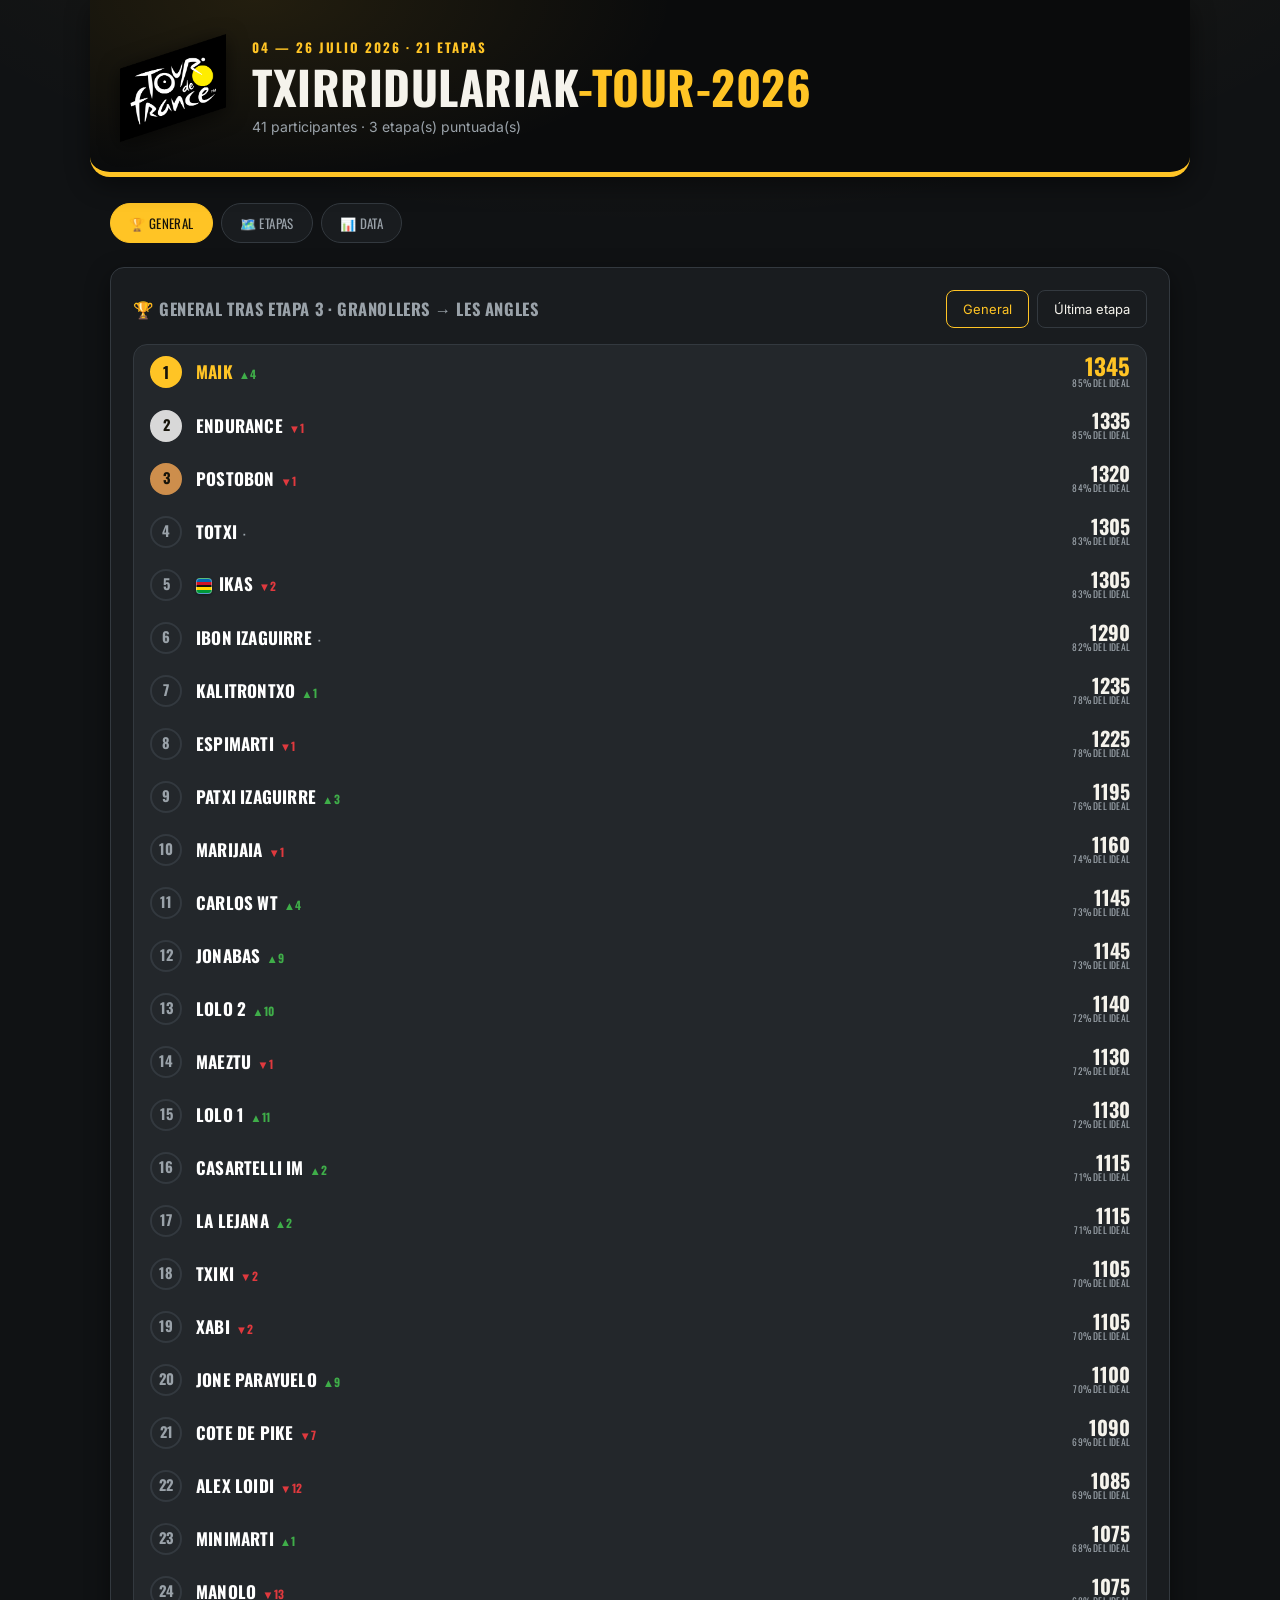
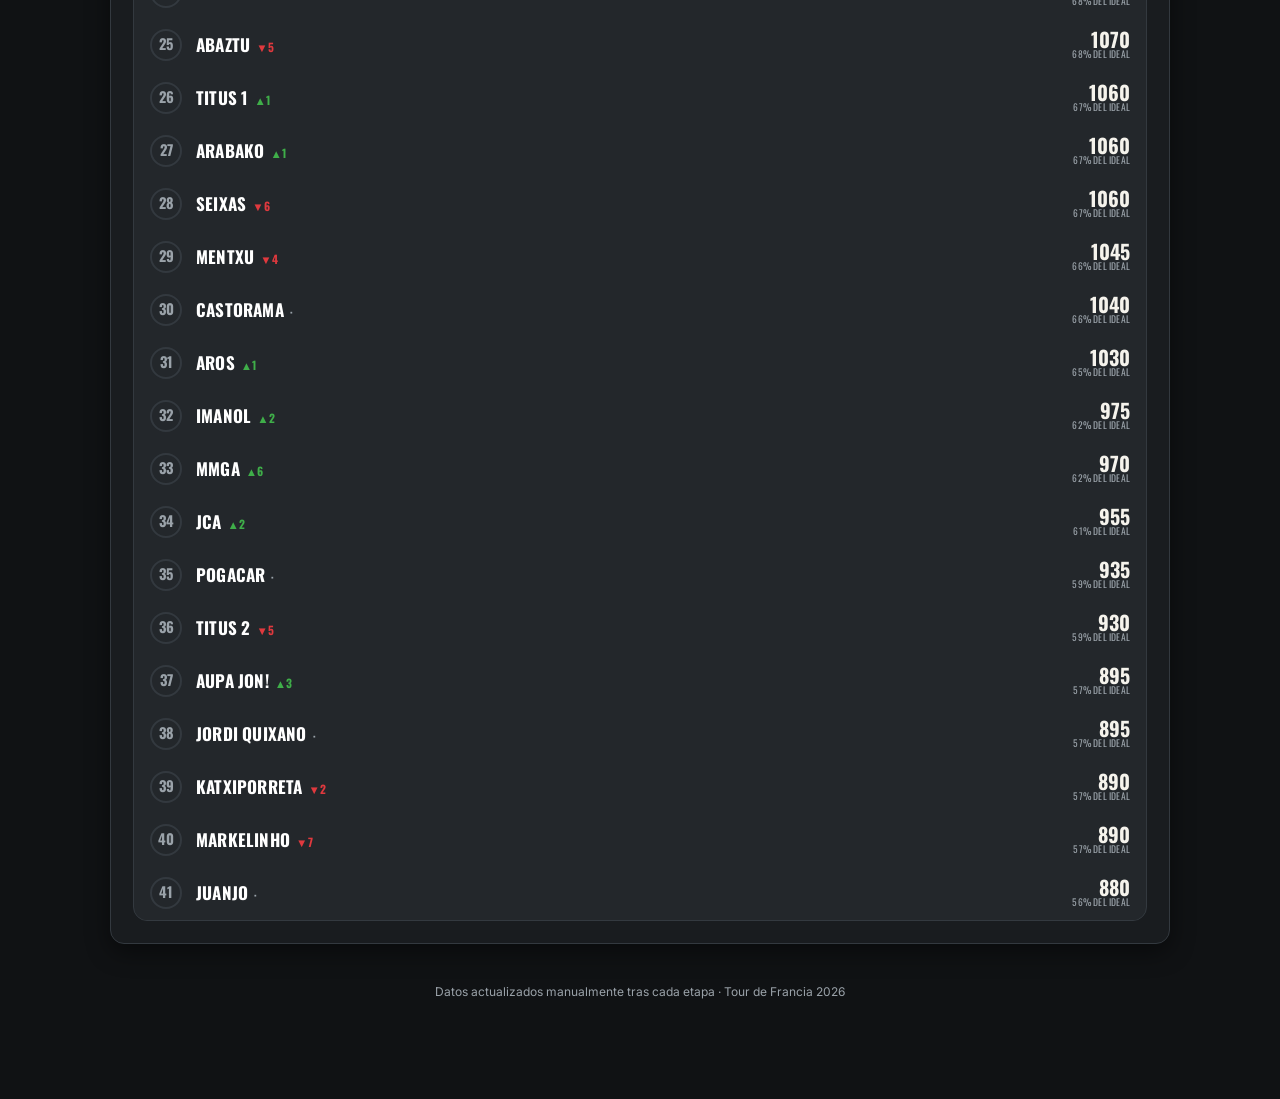
==== index.html @ 9c9032aa "Add files via upload" ====
<!DOCTYPE html>
<html lang="es">
<head>
<meta charset="UTF-8">
<meta name="viewport" content="width=device-width, initial-scale=1.0, viewport-fit=cover">
<title>Porra Tour de Francia 2026</title>
<link rel="icon" href="assets/favicon.png">
<link rel="stylesheet" href="estilo.css">
</head>
<body>
<div class="envolvente">

  <div class="hero">
    <img class="logo" src="assets/tour-logo.png" alt="Tour de France">
    <div class="hero-texto">
      <div class="fechas-tour">04 — 26 julio 2026 · 21 etapas</div>
      <h1 class="titulo-app">TXIRRIDULARIAK<span>-TOUR-2026</span></h1>
      <div class="subtitulo" id="subtitulo-estado">Cargando datos...</div>
    </div>
  </div>

  <nav class="pestañas">
    <button class="activa" data-tab="general">🏆 General</button>
    <button data-tab="calendario">🗺️ Etapas</button>
    <button data-tab="data">📊 Data</button>
  </nav>

  <div id="vista-general" class="vista">
    <div class="tarjeta">
      <div style="display:flex; justify-content:space-between; align-items:center; flex-wrap:wrap; gap:10px; margin-bottom:16px;">
        <h2 style="margin:0" id="titulo-clasificacion">🏆 Clasificación</h2>
        <div style="display:flex; gap:8px;">
          <button class="secundaria" id="btn-clas-general" onclick="cambiarClasificacion('general')">General</button>
          <button class="secundaria" id="btn-clas-ultima" onclick="cambiarClasificacion('ultima')">Última etapa</button>
        </div>
      </div>
      <div id="tabla-general">Cargando…</div>
    </div>
  </div>

  <div id="vista-calendario" class="vista" style="display:none">
    <div class="tarjeta">
      <h2>🗺️ Etapas — Tour de Francia 2026</h2>
      <div id="lista-calendario" class="lista-calendario">Cargando…</div>
    </div>
    <div class="tarjeta" id="tarjeta-detalle-etapa">
      <h2>🚴 Detalle de la etapa</h2>
      <div class="grid-form" style="margin-bottom:16px; max-width:340px;">
        <select id="selector-etapa"></select>
      </div>
      <div id="detalle-etapa"><p class="mini">Elige una etapa arriba, o haz clic directamente en una del listado.</p></div>
    </div>
  </div>

  <div id="vista-data" class="vista" style="display:none">
    <div class="tarjeta">
      <div style="display:flex; gap:8px; margin-bottom:18px; flex-wrap:wrap;">
        <button class="sub-tab lunares" id="btn-data-kom" onclick="cambiarSubData('kom')">⛰️ KOM</button>
        <button class="sub-tab amarillo" id="btn-data-idealteam" onclick="cambiarSubData('idealteam')">🧠 Equipo ideal</button>
        <button class="sub-tab verde" id="btn-data-buscador" onclick="cambiarSubData('buscador')">🔍 ¿Quién tiene a...?</button>
        <button class="sub-tab equipo" id="btn-data-participantes" onclick="cambiarSubData('participantes')">👥 Participantes</button>
        <button class="sub-tab naranja" id="btn-data-sorpresa" onclick="cambiarSubData('sorpresa')">🎁 Sorpresa</button>
        <button class="sub-tab morado" id="btn-data-rentabilidad" onclick="cambiarSubData('rentabilidad')">💰 Rentabilidad</button>
        <button class="sub-tab neutro" id="btn-data-sistema" onclick="cambiarSubData('sistema')">📖 Sistema de puntos</button>
      </div>

      <div id="sub-data-kom" class="sub-data">
        <h2 style="margin-top:0">⛰️ Ranking KOM — puntos por corredor</h2>
        <p class="mini" style="margin-top:-8px; margin-bottom:14px;">Quién está sumando más puntos con los criterios de la porra, sea de quien sea su equipo fantasy.</p>
        <div style="display:flex; gap:8px; margin-bottom:16px;">
          <button class="secundaria" id="btn-kom-corredores" onclick="cambiarKom('corredores')">Corredores</button>
          <button class="secundaria" id="btn-kom-equipos" onclick="cambiarKom('equipos')">Equipos</button>
        </div>
        <div id="tabla-kom">Cargando…</div>
      </div>

      <div id="sub-data-idealteam" class="sub-data" style="display:none">
        <h2 style="margin-top:0">🧠 Equipo ideal</h2>
        <p class="mini" style="margin-top:-8px; margin-bottom:14px;">Los 9 corredores (≤2000 pts) + 3 equipos que más puntos habrían dado.</p>
        <div style="display:flex; gap:8px; margin-bottom:16px;">
          <button class="secundaria" id="btn-ideal-etapa" onclick="cambiarModoIdeal('etapa')">De una etapa</button>
          <button class="secundaria" id="btn-ideal-acumulado" onclick="cambiarModoIdeal('acumulado')">Acumulado (Tour)</button>
        </div>
        <div class="grid-form" id="selector-ideal-etapa-wrap" style="margin-bottom:16px; max-width:320px;">
          <select id="selector-ideal-etapa" onchange="pintarEquipoIdeal()"></select>
        </div>
        <div id="contenido-equipo-ideal">Cargando…</div>
      </div>

      <div id="sub-data-participantes" class="sub-data" style="display:none">
        <h2 style="margin-top:0">👥 Ficha de participante</h2>
        <div class="grid-form" style="margin-bottom:16px; max-width:320px;">
          <select id="selector-participante"></select>
        </div>
        <div id="detalle-participante"></div>
      </div>

      <div id="sub-data-buscador" class="sub-data" style="display:none">
        <h2 style="margin-top:0">🔍 ¿Qué participantes tienen a...?</h2>
        <p class="mini" style="margin-top:-8px; margin-bottom:14px;">Escribe un corredor real y descubre quién lo lleva en su equipo.</p>
        <div class="grid-form" style="margin-bottom:16px; max-width:320px;">
          <input type="text" id="buscador-corredor" list="lista-corredores-publica" placeholder="Ej: Pogačar" oninput="buscarCorredor()">
          <datalist id="lista-corredores-publica"></datalist>
        </div>
        <div id="resultado-buscador"></div>
      </div>

      <div id="sub-data-sorpresa" class="sub-data" style="display:none">
        <h2 style="margin-top:0">🎁 Top 10 corredores SORPRESA</h2>
        <p class="mini" style="margin-top:-8px; margin-bottom:14px;">Corredores que han sumado puntos con los criterios de la porra, pero que <strong>nadie</strong> ha seleccionado en su equipo — puntos que se han quedado sin dueño.</p>
        <div id="tabla-sorpresa">Cargando…</div>
      </div>

      <div id="sub-data-rentabilidad" class="sub-data" style="display:none">
        <h2 style="margin-top:0">💰 Rentabilidad — puntos por precio</h2>
        <p class="mini" style="margin-top:-8px; margin-bottom:14px;">Quién ha dado más puntos por cada punto de precio invertido.</p>
        <div style="display:flex; gap:8px; margin-bottom:16px;">
          <button class="secundaria" id="btn-rent-general" onclick="cambiarRentabilidad('general')">Ranking general</button>
          <button class="secundaria" id="btn-rent-tramo" onclick="cambiarRentabilidad('tramo')">Por tramo de precio</button>
        </div>
        <div id="tabla-rentabilidad">Cargando…</div>
      </div>

      <div id="sub-data-sistema" class="sub-data" style="display:none">
        <h2 style="margin-top:0">📖 Sistema de puntuación</h2>
        <div id="tabla-sistema">Cargando…</div>
      </div>
    </div>
  </div>

  <div id="modal-perfil" class="modal-overlay" style="display:none" onclick="if(event.target===this) cerrarPerfilEtapa()">
    <div class="modal-caja">
      <div class="modal-cabecera">
        <span id="modal-perfil-titulo">Perfil de la etapa</span>
        <button class="modal-cerrar" onclick="cerrarPerfilEtapa()">✕</button>
      </div>
      <div class="modal-cuerpo">
        <img id="modal-perfil-img" src="" alt="Perfil oficial de la etapa" onerror="modalPerfilError()">
        <p class="mini" id="modal-perfil-error" style="display:none; text-align:center;">No se ha podido cargar el perfil oficial ahora mismo. Puedes consultarlo directamente en <a href="https://www.letour.fr/es" target="_blank" style="color:var(--amarillo)">letour.fr</a>.</p>
        <p class="mini" style="text-align:center; margin-top:10px;">Perfil oficial © A.S.O.</p>
      </div>
    </div>
  </div>

  <footer class="pie">Datos actualizados manualmente tras cada etapa · Tour de Francia 2026</footer>
</div>

<script src="maestros.js"></script>
<script src="motor-puntos.js"></script>
<script>
let DATOS = null;
let CLASIFICACION = null;
let KOM_MODO = 'corredores';
let SUB_DATA = 'kom';

const ICONO_TIPO = {
  contrarreloj_equipos: '⏱️',
  contrarreloj_individual: '⏱️',
  montana: '⛰️',
  llana: '🏁',
  ondulada: '〰️',
};
const NOMBRE_TIPO = {
  contrarreloj_equipos: 'Contrarreloj por equipos',
  contrarreloj_individual: 'Contrarreloj individual',
  montana: 'Montaña',
  llana: 'Llana',
  ondulada: 'Ondulada',
};

async function cargarDatos(){
  try{
    const res = await fetch('data.json?_=' + Date.now());
    if(!res.ok) throw new Error('No se pudo cargar data.json');
    DATOS = await res.json();
    CLASIFICACION = calcularClasificacion(DATOS);
    document.getElementById('subtitulo-estado').textContent =
      `${DATOS.participantes.length} participantes · ${DATOS.resultados.length} etapa(s) puntuada(s)${DATOS.bonusFinal ? ' · Tour finalizado' : ''}`;
    pintarGeneral();
    pintarKom();
    pintarSorpresa();
    document.getElementById('btn-rent-general').classList.add('activa');
    pintarRentabilidad();
    pintarSistema();
    pintarCalendario();
    llenarSelectorEtapas();
    llenarSelectorParticipantes();
    llenarSelectorIdealEtapa();
    document.getElementById('btn-ideal-etapa').classList.add('activa');
    pintarEquipoIdeal();
  }catch(e){
    document.getElementById('subtitulo-estado').innerHTML =
      `<span style="color:#ff9d9f">Error cargando datos: ${e.message}</span>`;
  }
}

function medalla(pos){
  if(pos===1) return '🥇';
  if(pos===2) return '🥈';
  if(pos===3) return '🥉';
  return pos;
}

// Insignia de broma: "maillot arcoíris" UCI para un participante concreto del grupo
function nombreConInsignia(nombre){
  const insignia = normaliza(nombre) === 'IKAS' ? '<span class="insignia-arcoiris" title="Campeón del mundo UCI (oficioso)"></span>' : '';
  return insignia + nombre;
}

function precioDe(nombre){
  const key = normaliza(nombre);
  const encontrado = Object.keys(PRECIOS_CORREDORES).find(k => normaliza(k) === key);
  return encontrado ? PRECIOS_CORREDORES[encontrado] : 0;
}

function corredoresPorValor(corredores){
  return (corredores||[]).slice().sort((a,b)=>precioDe(b)-precioDe(a));
}

let MODO_CLASIFICACION = 'general';

function cambiarClasificacion(modo){
  MODO_CLASIFICACION = modo;
  pintarGeneral();
}

function calcularPosicionesPrevias(){
  if(!CLASIFICACION.length) return null;
  const n = CLASIFICACION[0].porEtapa.length;
  if(n < 2) return null;
  const previos = CLASIFICACION.map(f => ({ id: f.id, acumuladoPrevio: f.porEtapa[n-2].acumulado }));
  previos.sort((a,b)=> b.acumuladoPrevio - a.acumuladoPrevio);
  const posMap = {};
  previos.forEach((p,i)=> posMap[p.id] = i+1);
  return posMap;
}

function flechaVariacion(actual, previa){
  if(previa == null) return '';
  const delta = previa - actual;
  if(delta > 0) return `<span class="export-flecha subida">▲${delta}</span>`;
  if(delta < 0) return `<span class="export-flecha bajada">▼${Math.abs(delta)}</span>`;
  return `<span class="export-flecha" style="color:var(--texto-tenue)">·</span>`;
}

function etiquetaUltimaEtapa(){
  const etapas = (DATOS.resultados||[]).slice().sort((a,b)=>a.numero-b.numero);
  if(!etapas.length) return null;
  const u = etapas[etapas.length-1];
  return `Etapa ${u.numero}${u.nombre ? ' · '+u.nombre : ''}`;
}

function pintarGeneral(){
  const btnG = document.getElementById('btn-clas-general');
  const btnU = document.getElementById('btn-clas-ultima');
  btnG.style.borderColor = MODO_CLASIFICACION==='general' ? 'var(--amarillo)' : '';
  btnG.style.color = MODO_CLASIFICACION==='general' ? 'var(--amarillo)' : '';
  btnU.style.borderColor = MODO_CLASIFICACION==='ultima' ? 'var(--amarillo)' : '';
  btnU.style.color = MODO_CLASIFICACION==='ultima' ? 'var(--amarillo)' : '';

  const titulo = document.getElementById('titulo-clasificacion');
  const etiqueta = etiquetaUltimaEtapa();
  if(MODO_CLASIFICACION === 'general'){
    titulo.textContent = '🏆 General' + (etiqueta ? ' tras ' + etiqueta : '');
  } else {
    titulo.textContent = '🏆 ' + (etiqueta || 'Última etapa');
  }

  const cont = document.getElementById('tabla-general');
  if(!CLASIFICACION.length){ cont.innerHTML = '<p class="mini">Aún no hay participantes cargados.</p>'; return; }

  if(MODO_CLASIFICACION === 'general') pintarClasificacionGeneral(cont);
  else pintarClasificacionUltimaEtapa(cont);
}

function calcularPuntosIdealAcumulado(){
  const resultado = calcularEquipoIdealAcumulado(DATOS, 2000, 9);
  if(!resultado) return 0;
  const equipos = mejoresEquiposAcumulado(DATOS, 3);
  return resultado.totalPuntos + equipos.reduce((s,e)=>s+e.puntos, 0);
}

function calcularPuntosIdealEtapa(etapa, tabla){
  const resultado = calcularEquipoIdealEtapa(etapa, tabla, 2000, 9);
  if(!resultado) return 0;
  const equipos = mejoresEquiposEtapa(etapa, tabla, 3);
  return resultado.totalPuntos + equipos.reduce((s,e)=>s+e.puntos, 0);
}

function pctIdealHTML(puntos, puntosIdeal){
  if(!puntosIdeal) return '';
  const pct = Math.round((puntos / puntosIdeal) * 100);
  return `<div class="export-pct">${pct}% del ideal</div>`;
}

function pintarClasificacionGeneral(cont){
  const posMap = calcularPosicionesPrevias();
  const puntosIdeal = DATOS.resultados && DATOS.resultados.length ? calcularPuntosIdealAcumulado() : 0;
  let html = '<div class="lista-clasificacion">';
  CLASIFICACION.forEach(f=>{
    const claseTop = f.posicion<=3 ? 'top'+f.posicion : '';
    const flecha = posMap ? flechaVariacion(f.posicion, posMap[f.id]) : '';
    html += `<div class="export-fila fila-clicable ${claseTop}" onclick="toggleDetalleGeneral('${f.id}')">
      <div class="export-rank">${f.posicion}</div>
      <div class="export-nombre">${nombreConInsignia(f.nombre)}${flecha}</div>
      <div class="export-puntos-wrap"><div class="export-puntos">${f.total}</div>${pctIdealHTML(f.total, puntosIdeal)}</div>
    </div>
    <div id="detalle-gen-${f.id}" class="detalle-expandible" style="display:none"><div id="detalle-gen-cont-${f.id}"></div></div>`;
  });
  html += '</div>';
  cont.innerHTML = html;
}

function toggleDetalleGeneral(id){
  const fila = document.getElementById('detalle-gen-'+id);
  const contDet = document.getElementById('detalle-gen-cont-'+id);
  if(fila.style.display !== 'none'){ fila.style.display = 'none'; return; }
  fila.style.display = 'block';
  if(!contDet.dataset.cargado){
    const participante = CLASIFICACION.find(f=>f.id===id);
    const detalle = detalleContribucionGeneral(participante, DATOS);
    let h = '<div class="desglose-equipo">';
    detalle.forEach(d=>{
      h += `<div class="fila-desglose"><span>${d.tipo==='equipo' ? '🚩' : '🚴'} ${d.nombre}</span><span class="total-puntos">${d.puntos}</span></div>`;
    });
    h += '</div>';
    contDet.innerHTML = h;
    contDet.dataset.cargado = '1';
  }
}

function pintarClasificacionUltimaEtapa(cont){
  const etapas = (DATOS.resultados||[]).slice().sort((a,b)=>a.numero-b.numero);
  if(!etapas.length){ cont.innerHTML = '<p class="mini">Todavía no hay ninguna etapa puntuada.</p>'; return; }
  const ultima = etapas[etapas.length-1];
  const tabla = obtenerTablaPuntos(DATOS);
  const filasDia = DATOS.participantes.map(p=>{
    const {total, detalle} = puntosEtapaParticipante(p, ultima, tabla);
    return {id:p.id, nombre:p.nombre, total, detalle};
  }).sort((a,b)=>b.total-a.total);
  filasDia.forEach((f,i)=>f.posicion=i+1);
  window._ultimaEtapaFilas = filasDia;
  window._ultimaEtapaObjeto = ultima;
  const puntosIdealDia = calcularPuntosIdealEtapa(ultima, tabla);

  let html = '<div class="lista-clasificacion">';
  filasDia.forEach(f=>{
    const claseTop = f.posicion<=3 ? 'top'+f.posicion : '';
    html += `<div class="export-fila fila-clicable ${claseTop}" onclick="toggleDetalleUltima('${f.id}')">
      <div class="export-rank">${f.posicion}</div>
      <div class="export-nombre">${nombreConInsignia(f.nombre)}</div>
      <div class="export-puntos-wrap"><div class="export-puntos">${f.total}</div>${pctIdealHTML(f.total, puntosIdealDia)}</div>
    </div>
    <div id="detalle-ult-${f.id}" class="detalle-expandible" style="display:none"><div id="detalle-ult-cont-${f.id}"></div></div>`;
  });
  html += '</div>';
  cont.innerHTML = html;
}

function toggleDetalleUltima(id){
  const fila = document.getElementById('detalle-ult-'+id);
  const contDet = document.getElementById('detalle-ult-cont-'+id);
  if(fila.style.display !== 'none'){ fila.style.display = 'none'; return; }
  fila.style.display = 'block';
  if(!contDet.dataset.cargado){
    const participante = DATOS.participantes.find(p=>p.id===id);
    const detalle = detalleContribucionEtapa(participante, window._ultimaEtapaObjeto, obtenerTablaPuntos(DATOS));
    let h = '<div class="desglose-equipo">';
    detalle.forEach(d=>{
      h += `<div class="fila-desglose"><span>${d.tipo==='equipo' ? '🚩' : '🚴'} ${d.nombre}</span><span class="total-puntos">${d.puntos}</span></div>`;
    });
    h += '</div>';
    contDet.innerHTML = h;
    contDet.dataset.cargado = '1';
  }
}

// ============ DATA: sub-navegación interna ============
function cambiarSubData(sub){
  SUB_DATA = sub;
  ['kom','idealteam','participantes','buscador','sorpresa','rentabilidad','sistema'].forEach(s=>{
    document.getElementById('sub-data-'+s).style.display = (s===sub) ? 'block' : 'none';
    document.getElementById('btn-data-'+s).classList.toggle('activa', s===sub);
  });
}

function cambiarKom(modo){
  KOM_MODO = modo;
  pintarKom();
}

function pintarKom(){
  document.getElementById('btn-kom-corredores').style.borderColor = KOM_MODO==='corredores' ? 'var(--amarillo)' : '';
  document.getElementById('btn-kom-corredores').style.color = KOM_MODO==='corredores' ? 'var(--amarillo)' : '';
  document.getElementById('btn-kom-equipos').style.borderColor = KOM_MODO==='equipos' ? 'var(--amarillo)' : '';
  document.getElementById('btn-kom-equipos').style.color = KOM_MODO==='equipos' ? 'var(--amarillo)' : '';

  const cont = document.getElementById('tabla-kom');
  if(!DATOS.resultados.length){
    cont.innerHTML = '<p class="mini">Todavía no hay etapas puntuadas — el ranking aparecerá en cuanto metas la primera.</p>';
    return;
  }

  if(KOM_MODO === 'corredores'){
    const ranking = rankingCorredores(DATOS).slice(0, 40);
    let html2 = '<table><thead><tr><th></th><th>Corredor</th><th class="mini" style="font-weight:400">Desglose</th><th style="text-align:right">Puntos</th></tr></thead><tbody>';
    ranking.forEach(f=>{
      const claseTop = f.posicion<=3 ? 'top'+f.posicion : '';
      const desglose = [];
      if(f.etapa) desglose.push(`🚴 ${f.etapa}`);
      if(f.general) desglose.push(`👑 ${f.general}`);
      if(f.puntos) desglose.push(`🟢 ${f.puntos}`);
      if(f.montana) desglose.push(`🔴 ${f.montana}`);
      if(f.bonus) desglose.push(`🏁 ${f.bonus}`);
      html2 += `<tr class="${f.posicion===1?'fila-lider':''}">
        <td class="pos ${claseTop}">${medalla(f.posicion)}</td>
        <td><strong>${f.nombre}</strong></td>
        <td class="mini">${desglose.join(' · ')}</td>
        <td style="text-align:right" class="total-puntos">${f.total}</td>
      </tr>`;
    });
    html2 += '</tbody></table>';
    cont.innerHTML = html2;
  } else {
    const ranking = rankingEquipos(DATOS);
    let html2 = '<table><thead><tr><th></th><th>Equipo</th><th class="mini" style="font-weight:400">Desglose</th><th style="text-align:right">Puntos</th></tr></thead><tbody>';
    ranking.forEach(f=>{
      const claseTop = f.posicion<=3 ? 'top'+f.posicion : '';
      const desglose = [];
      if(f.diaria) desglose.push(`🚩 diario ${f.diaria}`);
      if(f.bonus) desglose.push(`🏁 final ${f.bonus}`);
      html2 += `<tr class="${f.posicion===1?'fila-lider':''}">
        <td class="pos ${claseTop}">${medalla(f.posicion)}</td>
        <td><strong>${f.nombre}</strong></td>
        <td class="mini">${desglose.join(' · ')}</td>
        <td style="text-align:right" class="total-puntos">${f.total}</td>
      </tr>`;
    });
    html2 += '</tbody></table>';
    cont.innerHTML = html2;
  }
}

// ============ SORPRESA: corredores que puntúan pero nadie tiene ============
function pintarSorpresa(){
  const cont = document.getElementById('tabla-sorpresa');
  if(!DATOS.resultados || !DATOS.resultados.length){
    cont.innerHTML = '<p class="mini">Todavía no hay etapas puntuadas.</p>';
    return;
  }
  const seleccionados = new Set();
  DATOS.participantes.forEach(p => (p.corredores||[]).forEach(c => seleccionados.add(normaliza(c))));

  const ranking = rankingCorredores(DATOS)
    .filter(r => !seleccionados.has(normaliza(r.nombre)))
    .slice(0, 10);

  if(!ranking.length){
    cont.innerHTML = '<p class="mini">De momento, todos los corredores que han puntuado están en algún equipo. ¡Ni una sorpresa!</p>';
    return;
  }

  let html = '<table><thead><tr><th></th><th>Corredor</th><th class="mini" style="font-weight:400">Desglose</th><th style="text-align:right">Puntos</th></tr></thead><tbody>';
  ranking.forEach((f, i)=>{
    const pos = i+1;
    const claseTop = pos<=3 ? 'top'+pos : '';
    const desglose = [];
    if(f.etapa) desglose.push(`🚴 ${f.etapa}`);
    if(f.general) desglose.push(`👑 ${f.general}`);
    if(f.puntos) desglose.push(`🟢 ${f.puntos}`);
    if(f.montana) desglose.push(`🔴 ${f.montana}`);
    if(f.bonus) desglose.push(`🏁 ${f.bonus}`);
    html += `<tr class="${pos===1?'fila-lider':''}">
      <td class="pos ${claseTop}">${medalla(pos)}</td>
      <td><strong>${f.nombre}</strong></td>
      <td class="mini">${desglose.join(' · ')}</td>
      <td style="text-align:right" class="total-puntos">${f.total}</td>
    </tr>`;
  });
  html += '</tbody></table>';
  cont.innerHTML = html;
}

// ============ RENTABILIDAD: puntos por precio invertido ============
let MODO_RENTABILIDAD = 'general';

function cambiarRentabilidad(modo){
  MODO_RENTABILIDAD = modo;
  document.getElementById('btn-rent-general').classList.toggle('activa', modo==='general');
  document.getElementById('btn-rent-tramo').classList.toggle('activa', modo==='tramo');
  pintarRentabilidad();
}

function pintarRentabilidad(){
  const cont = document.getElementById('tabla-rentabilidad');
  if(!DATOS.resultados || !DATOS.resultados.length){
    cont.innerHTML = '<p class="mini">Todavía no hay etapas puntuadas.</p>';
    return;
  }

  if(MODO_RENTABILIDAD === 'general'){
    const ranking = rankingCorredores(DATOS)
      .map(r => ({ nombre: r.nombre, puntos: r.total, precio: precioDe(r.nombre) }))
      .filter(r => r.precio > 0)
      .map(r => ({ ...r, ratio: (r.puntos / r.precio) * 100 }))
      .sort((a,b) => b.ratio - a.ratio)
      .slice(0, 20);

    let html = '<table><thead><tr><th></th><th>Corredor</th><th style="text-align:right">Precio</th><th style="text-align:right">Puntos</th><th style="text-align:right">Por 100 invertidos</th></tr></thead><tbody>';
    ranking.forEach((r,i)=>{
      const pos = i+1;
      html += `<tr class="${pos===1?'fila-lider':''}">
        <td class="pos ${pos<=3?'top'+pos:''}">${medalla(pos)}</td>
        <td><strong>${r.nombre}</strong></td>
        <td style="text-align:right" class="mini">${r.precio}</td>
        <td style="text-align:right" class="mini">${r.puntos}</td>
        <td style="text-align:right" class="total-puntos">${r.ratio.toFixed(1)}</td>
      </tr>`;
    });
    html += '</tbody></table>';
    cont.innerHTML = html;
  } else {
    const mapaPuntos = {};
    rankingCorredores(DATOS).forEach(r => { mapaPuntos[normaliza(r.nombre)] = r.total; });

    const porTramo = {};
    CORREDORES_MAESTRO.forEach(nombre => {
      const precio = PRECIOS_CORREDORES[nombre];
      if(!precio) return;
      const puntos = mapaPuntos[normaliza(nombre)] || 0;
      if(!porTramo[precio] || puntos > porTramo[precio].puntos){
        porTramo[precio] = { nombre, puntos };
      }
    });

    const tramos = Object.keys(porTramo).map(Number).sort((a,b)=>a-b);
    let html = '<table><thead><tr><th style="text-align:right">Precio</th><th>Mejor corredor de ese precio</th><th style="text-align:right">Puntos</th></tr></thead><tbody>';
    tramos.forEach(precio=>{
      const t = porTramo[precio];
      html += `<tr>
        <td style="text-align:right" class="mini">${precio}</td>
        <td><strong>${t.nombre}</strong></td>
        <td style="text-align:right" class="total-puntos">${t.puntos}</td>
      </tr>`;
    });
    html += '</tbody></table>';
    cont.innerHTML = html;
  }
}

function filaPuntos(etiqueta, valores){
  return `<div class="fila-etapa" style="grid-template-columns: 1fr; gap:6px; cursor:default;">
    <div><strong>${etiqueta}</strong></div>
    <div class="mini">${valores.map((v,i)=>`${i+1}º: ${v}`).join(' · ')}</div>
  </div>`;
}

function pintarSistema(){
  const cont = document.getElementById('tabla-sistema');
  const tabla = obtenerTablaPuntos(DATOS);
  let html = '';
  html += '<h3 class="mini" style="text-transform:uppercase; letter-spacing:.4px; color:var(--texto); font-family:Oswald,sans-serif; margin-bottom:10px;">Cada etapa (se suma cada día)</h3>';
  html += '<div class="lista-calendario" style="margin-bottom:22px;">';
  html += filaPuntos('🚴 Etapa (top 10)', tabla.etapa);
  html += filaPuntos('👑 Clasificación general (top 10)', tabla.generalDiaria);
  html += filaPuntos('🟢 Regularidad / puntos (top 5)', tabla.regularidadDiaria);
  html += filaPuntos('🔴 KOM / montaña (top 5)', tabla.montanaDiaria);
  html += filaPuntos('🚩 Equipos (top 5)', tabla.equiposDiaria);
  html += '</div>';

  html += '<h3 class="mini" style="text-transform:uppercase; letter-spacing:.4px; color:var(--texto); font-family:Oswald,sans-serif; margin-bottom:10px;">Bonus final (solo una vez, al acabar el Tour)</h3>';
  html += '<div class="lista-calendario">';
  html += filaPuntos('👑 General final (top 10)', tabla.generalFinal);
  html += filaPuntos('🟢 Regularidad final (top 5)', tabla.regularidadFinal);
  html += filaPuntos('🔴 Montaña final (top 5)', tabla.montanaFinal);
  html += filaPuntos('🚩 Equipos final (top 5)', tabla.equiposFinal);
  html += '</div>';

  html += `<div class="aviso info" style="margin-top:18px;">
    <strong>⚠️ Regla de la última etapa:</strong> el día final de París solo puntúa la "Etapa" (quién gana esa etapa concreta).
    General, Regularidad, KOM y Equipos ya no se puntúan como "líder del día" — en su lugar se aplica una única vez el
    <strong>Bonus final</strong> con las clasificaciones definitivas del Tour.
  </div>`;

  cont.innerHTML = html;
}

function formateaFecha(iso){
  const [y,m,d] = iso.split('-');
  return `${d}/${m}`;
}

function pintarCalendario(){
  const cont = document.getElementById('lista-calendario');
  const calendario = DATOS.calendario || [];
  const descansos = DATOS.descansos || [];
  if(!calendario.length){ cont.innerHTML = '<p class="mini">Calendario no disponible.</p>'; return; }

  const hoyISO = new Date().toISOString().slice(0,10);
  const numerosConResultado = new Set((DATOS.resultados||[]).filter(r => r.etapa && r.etapa.length).map(r=>r.numero));

  let html = '';
  calendario.forEach((e, idx)=>{
    if(idx > 0){
      const anterior = calendario[idx-1];
      const descansoEntreMedias = descansos.find(d => d.fecha > anterior.fecha && d.fecha < e.fecha);
      if(descansoEntreMedias){
        html += `<div class="fila-descanso">💤 Día de descanso · ${descansoEntreMedias.lugar}</div>`;
      }
    }

    const esHoy = e.fecha === hoyISO;
    const completada = numerosConResultado.has(e.numero);
    let claseEstado = 'futura', textoEstado = 'Próxima';
    if(esHoy){ claseEstado='hoy'; textoEstado='Hoy'; }
    else if(completada){ claseEstado='hecha'; textoEstado='Completada'; }
    else if(e.fecha < hoyISO){ claseEstado='hecha'; textoEstado='Disputada'; }

    html += `<div class="fila-etapa ${esHoy?'es-hoy':''} ${completada?'completada':''}" onclick="irAEtapa(${e.numero})">
      <div class="num-etapa">${e.numero}</div>
      <div class="icono-tipo" title="Ver perfil oficial" onclick="event.stopPropagation(); mostrarPerfilEtapa(${e.numero}, '${e.salida.replace(/'/g,"\\'")} → ${e.meta.replace(/'/g,"\\'")}')">${ICONO_TIPO[e.tipo]||'🚴'}</div>
      <div class="ruta">${e.salida} → ${e.meta}<span class="fecha">${e.dia} ${formateaFecha(e.fecha)} · ${NOMBRE_TIPO[e.tipo]||''}</span></div>
      <div class="km">${e.km} km</div>
      <div class="estado ${claseEstado}">${textoEstado}</div>
    </div>`;
  });
  cont.innerHTML = html;
}

// Clic en una etapa del calendario → muestra su desglose en la misma pestaña "Etapas"
function irAEtapa(numero){
  const existe = DATOS.resultados.some(r => r.numero === numero);
  const sel = document.getElementById('selector-etapa');
  if(existe){
    sel.value = numero;
    pintarEtapa(numero);
  } else {
    document.getElementById('detalle-etapa').innerHTML =
      `<p class="mini">Todavía no se han metido resultados para la etapa ${numero}. En cuanto el admin los publique, aparecerán aquí.</p>`;
  }
  document.getElementById('tarjeta-detalle-etapa').scrollIntoView({behavior:'smooth', block:'start'});
}

function llenarSelectorEtapas(){
  const sel = document.getElementById('selector-etapa');
  const etapas = (DATOS.resultados||[]).slice().sort((a,b)=>a.numero-b.numero);
  if(!etapas.length){ sel.innerHTML = '<option>No hay etapas registradas todavía</option>'; document.getElementById('detalle-etapa').innerHTML=''; return; }
  sel.innerHTML = etapas.map(e=>`<option value="${e.numero}">Etapa ${e.numero}${e.nombre ? ' · '+e.nombre : ''}</option>`).join('');
  sel.value = Math.max(...etapas.map(e=>e.numero));
  sel.onchange = ()=>pintarEtapa(parseInt(sel.value));
  pintarEtapa(parseInt(sel.value));
}

// Muestra una lista oficial (top10/top5) con posición, nombre y puntos otorgados,
// para poder contrastar contra la fuente (letour.fr / procyclingstats) de un vistazo.
function listaCategoria(titulo, lista, tabla, claseColor){
  if(!lista || !lista.length){
    return `<div class="tarjeta" style="padding:14px 16px; margin-bottom:12px;">
      <div class="pastilla ${claseColor}" style="margin-bottom:8px;">${titulo}</div>
      <p class="mini" style="margin:0;">Sin datos para esta etapa.</p>
    </div>`;
  }
  let filas = lista.map((nombre, idx)=>{
    const pts = idx < tabla.length ? tabla[idx] : 0;
    return `<tr><td class="pos">${idx+1}</td><td>${nombre}</td><td style="text-align:right" class="total-puntos">${pts>0?'+'+pts:'—'}</td></tr>`;
  }).join('');
  return `<div class="tarjeta" style="padding:14px 16px; margin-bottom:12px;">
    <div class="pastilla ${claseColor}" style="margin-bottom:10px;">${titulo}</div>
    <table><tbody>${filas}</tbody></table>
  </div>`;
}

function pintarEtapa(numero){
  const etapa = DATOS.resultados.find(r=>r.numero===numero);
  const cont = document.getElementById('detalle-etapa');
  if(!etapa){ cont.innerHTML=''; return; }
  const tabla = obtenerTablaPuntos(DATOS);
  window._etapaActualObjeto = etapa;

  const filasDia = DATOS.participantes.map(p=>{
    const {total} = puntosEtapaParticipante(p, etapa, tabla);
    return {id:p.id, nombre:p.nombre, total};
  }).sort((a,b)=>b.total-a.total);
  filasDia.forEach((f,i)=>f.posicion=i+1);

  let html = '<p class="mini" style="margin-bottom:14px;">Listados oficiales tal cual se metieron, para poder contrastar con la fuente:</p>';
  html += '<div style="display:grid; grid-template-columns: repeat(auto-fit, minmax(260px,1fr)); gap:0 16px;">';
  html += listaCategoria('🚴 ETAPA', etapa.etapa, tabla.etapa, 'amarillo');
  if(etapa.etapaEquipos && etapa.etapaEquipos.length){
    html += listaCategoria('🚴 ETAPA (equipos · CRE)', etapa.etapaEquipos, tabla.etapa, 'amarillo');
  }
  html += listaCategoria('🟢 REGULARIDAD', etapa.puntos, tabla.regularidadDiaria, 'verde');
  html += listaCategoria('🔴 KOM (montaña)', etapa.montana, tabla.montanaDiaria, 'lunares');
  html += listaCategoria('👑 GENERAL', etapa.general, tabla.generalDiaria, 'amarillo');
  html += listaCategoria('🚩 EQUIPOS', etapa.equipos, tabla.equiposDiaria, 'equipo');
  html += '</div>';

  html += `<h3 style="text-transform:uppercase; letter-spacing:.4px; color:var(--texto); font-family:Oswald,sans-serif; font-size:15px; margin:20px 0 10px;">🏆 Etapa ${etapa.numero}${etapa.nombre ? ' · '+etapa.nombre : ''} — clasificación de la porra</h3>`;
  html += '<div class="lista-clasificacion">';
  filasDia.forEach(f=>{
    const claseTop = f.posicion<=3 ? 'top'+f.posicion : '';
    html += `<div class="export-fila fila-clicable ${claseTop}" onclick="toggleDetallePorEtapa('${f.id}')">
      <div class="export-rank">${f.posicion}</div>
      <div class="export-nombre">${nombreConInsignia(f.nombre)}</div>
      <div class="export-puntos">${f.total}</div>
    </div>
    <div id="detalle-pe-${f.id}" class="detalle-expandible" style="display:none"><div id="detalle-pe-cont-${f.id}"></div></div>`;
  });
  html += '</div>';
  cont.innerHTML = html;
}

// ============ EQUIPO IDEAL (mochila: máximo de puntos con ≤2000 y 9 corredores) ============
function puntosCorredorEnEtapa(nombre, etapaResultado, tabla){
  return puntosDeLista(etapaResultado.etapa, nombre, tabla.etapa)
       + puntosDeLista(etapaResultado.general, nombre, tabla.generalDiaria)
       + puntosDeLista(etapaResultado.puntos, nombre, tabla.regularidadDiaria)
       + puntosDeLista(etapaResultado.montana, nombre, tabla.montanaDiaria);
}

// Mochila 0/1 con dos restricciones (presupuesto y nº de corredores exacto):
// dado un listado de candidatos {nombre, precio, puntos}, devuelve la combinación
// de tamaño `tam` con coste <= presupuesto que maximiza la suma de puntos.
function resolverMochila(candidatosBase, presupuesto, tam){
  const candidatos = candidatosBase.filter(c => c.precio > 0 && c.precio <= presupuesto);
  const n = candidatos.length;
  const NEG = -Infinity;
  const capB = presupuesto + 1, capK = tam + 1;

  function crearCapa(){
    const capa = new Array(capK);
    for(let k=0;k<capK;k++) capa[k] = new Float64Array(capB).fill(NEG);
    return capa;
  }

  const capas = new Array(n+1);
  capas[0] = crearCapa();
  capas[0][0][0] = 0;

  for(let i=1;i<=n;i++){
    const item = candidatos[i-1];
    const prev = capas[i-1];
    const capa = crearCapa();
    for(let k=0;k<capK;k++){
      for(let b=0;b<capB;b++){
        let mejor = prev[k][b];
        if(k>=1 && b>=item.precio){
          const conItem = prev[k-1][b-item.precio];
          if(conItem !== NEG && conItem + item.puntos > mejor) mejor = conItem + item.puntos;
        }
        capa[k][b] = mejor;
      }
    }
    capas[i] = capa;
  }

  let mejorB = -1, mejorPuntos = NEG;
  for(let b=0; b<=presupuesto; b++){
    if(capas[n][tam][b] > mejorPuntos){ mejorPuntos = capas[n][tam][b]; mejorB = b; }
  }
  if(mejorB === -1 || mejorPuntos === NEG) return null;

  const equipo = [];
  let k = tam, b = mejorB;
  for(let i=n; i>=1; i--){
    if(k===0) break;
    const item = candidatos[i-1];
    if(b >= item.precio){
      const conItem = capas[i-1][k-1][b-item.precio];
      if(conItem !== NEG && conItem + item.puntos === capas[i][k][b]){
        equipo.push(item);
        b -= item.precio;
        k -= 1;
      }
    }
  }
  equipo.sort((a,b2)=>b2.puntos-a.puntos);
  return { equipo, totalPuntos: mejorPuntos, totalPrecio: equipo.reduce((s,c)=>s+c.precio,0) };
}

function calcularEquipoIdealEtapa(etapaResultado, tabla, presupuesto, tam){
  presupuesto = presupuesto || 2000; tam = tam || 9;
  const candidatos = CORREDORES_MAESTRO.map(nombre => ({
    nombre, precio: PRECIOS_CORREDORES[nombre] || 0, puntos: puntosCorredorEnEtapa(nombre, etapaResultado, tabla)
  }));
  return resolverMochila(candidatos, presupuesto, tam);
}

function calcularEquipoIdealAcumulado(datos, presupuesto, tam){
  presupuesto = presupuesto || 2000; tam = tam || 9;
  const ranking = rankingCorredores(datos);
  const mapaPuntos = {};
  ranking.forEach(r => { mapaPuntos[normaliza(r.nombre)] = r.total; });
  const candidatos = CORREDORES_MAESTRO.map(nombre => ({
    nombre, precio: PRECIOS_CORREDORES[nombre] || 0, puntos: mapaPuntos[normaliza(nombre)] || 0
  }));
  return resolverMochila(candidatos, presupuesto, tam);
}

// Los 3 equipos ciclistas no tienen coste (elección libre), así que aquí basta
// con coger los 3 mejores por puntos — no hace falta optimizar presupuesto.
function mejoresEquiposEtapa(etapaResultado, tabla, n){
  n = n || 3;
  return EQUIPOS_MAESTRO
    .map(nombre => ({
      nombre,
      puntos: puntosDeLista(etapaResultado.equipos, nombre, tabla.equiposDiaria) + puntosDeLista(etapaResultado.etapaEquipos, nombre, tabla.etapa)
    }))
    .sort((a,b)=>b.puntos-a.puntos)
    .slice(0, n);
}

function mejoresEquiposAcumulado(datos, n){
  n = n || 3;
  return rankingEquipos(datos).slice(0, n).map(r => ({ nombre: r.nombre, puntos: r.total }));
}

function tarjetaEquipoIdeal(resultadoCorredores, equiposElegidos){
  if(!resultadoCorredores) return '<p class="mini">No hay datos suficientes todavía.</p>';
  const puntosEquipos = (equiposElegidos||[]).reduce((s,e)=>s+e.puntos,0);
  const totalCombinado = resultadoCorredores.totalPuntos + puntosEquipos;
  let html = `<div class="tarjeta" style="padding:16px 18px; margin-bottom:0;">`;
  html += `<div style="display:flex; gap:10px; margin-bottom:12px; flex-wrap:wrap;">
    <span class="pastilla amarillo">${totalCombinado} puntos totales</span>
    <span class="pastilla equipo">${resultadoCorredores.totalPrecio} / 2000 pts de presupuesto (corredores)</span>
  </div>`;
  html += '<div class="desglose-equipo">';
  resultadoCorredores.equipo.forEach(c=>{
    html += `<div class="fila-desglose"><span>🚴 ${c.nombre} <span class="mini">(${c.precio} pts)</span></span><span class="total-puntos">${c.puntos}</span></div>`;
  });
  if(equiposElegidos && equiposElegidos.length){
    html += '<div style="border-top:1px solid var(--linea); margin:6px 0 2px;"></div>';
    equiposElegidos.forEach(e=>{
      html += `<div class="fila-desglose"><span>🚩 ${e.nombre} <span class="mini">(equipo, sin coste)</span></span><span class="total-puntos">${e.puntos}</span></div>`;
    });
  }
  html += '</div></div>';
  return html;
}

let MODO_IDEAL = 'etapa';

function llenarSelectorIdealEtapa(){
  const sel = document.getElementById('selector-ideal-etapa');
  const etapas = (DATOS.resultados||[]).slice().sort((a,b)=>a.numero-b.numero);
  if(!etapas.length){ sel.innerHTML = '<option>No hay etapas registradas todavía</option>'; return; }
  sel.innerHTML = etapas.map(e=>`<option value="${e.numero}">Etapa ${e.numero}${e.nombre ? ' · '+e.nombre : ''}</option>`).join('');
  sel.value = Math.max(...etapas.map(e=>e.numero));
}

function cambiarModoIdeal(modo){
  MODO_IDEAL = modo;
  document.getElementById('btn-ideal-etapa').classList.toggle('activa', modo==='etapa');
  document.getElementById('btn-ideal-acumulado').classList.toggle('activa', modo==='acumulado');
  document.getElementById('selector-ideal-etapa-wrap').style.display = modo==='etapa' ? 'grid' : 'none';
  pintarEquipoIdeal();
}

function pintarEquipoIdeal(){
  const cont = document.getElementById('contenido-equipo-ideal');
  if(!DATOS.resultados || !DATOS.resultados.length){
    cont.innerHTML = '<p class="mini">Todavía no hay ninguna etapa puntuada.</p>';
    return;
  }
  const tabla = obtenerTablaPuntos(DATOS);
  if(MODO_IDEAL === 'etapa'){
    const numero = parseInt(document.getElementById('selector-ideal-etapa').value);
    const etapa = DATOS.resultados.find(r=>r.numero===numero);
    if(!etapa){ cont.innerHTML = '<p class="mini">Elige una etapa arriba.</p>'; return; }
    const resultado = calcularEquipoIdealEtapa(etapa, tabla, 2000, 9);
    const equiposElegidos = mejoresEquiposEtapa(etapa, tabla, 3);
    cont.innerHTML = tarjetaEquipoIdeal(resultado, equiposElegidos);
  } else {
    const resultado = calcularEquipoIdealAcumulado(DATOS, 2000, 9);
    const equiposElegidos = mejoresEquiposAcumulado(DATOS, 3);
    cont.innerHTML = tarjetaEquipoIdeal(resultado, equiposElegidos);
  }
}

function toggleDetallePorEtapa(id){
  const fila = document.getElementById('detalle-pe-'+id);
  const contDet = document.getElementById('detalle-pe-cont-'+id);
  if(fila.style.display !== 'none'){ fila.style.display = 'none'; return; }
  fila.style.display = 'block';
  if(!contDet.dataset.cargado){
    const participante = DATOS.participantes.find(p=>p.id===id);
    const detalle = detalleContribucionEtapa(participante, window._etapaActualObjeto, obtenerTablaPuntos(DATOS));
    let h = '<div class="desglose-equipo">';
    detalle.forEach(d=>{
      h += `<div class="fila-desglose"><span>${d.tipo==='equipo' ? '🚩' : '🚴'} ${d.nombre}</span><span class="total-puntos">${d.puntos}</span></div>`;
    });
    h += '</div>';
    contDet.innerHTML = h;
    contDet.dataset.cargado = '1';
  }
}

function llenarSelectorParticipantes(){
  const sel = document.getElementById('selector-participante');
  if(!DATOS.participantes.length){ sel.innerHTML = '<option>Sin participantes</option>'; return; }
  sel.innerHTML = DATOS.participantes.map(p=>`<option value="${p.id}">${p.nombre}</option>`).join('');
  sel.onchange = ()=>pintarParticipante(sel.value);
  pintarParticipante(sel.value);
}

function pintarParticipante(id){
  const fila = CLASIFICACION.find(f=>f.id===id);
  const cont = document.getElementById('detalle-participante');
  if(!fila){ cont.innerHTML=''; return; }

  let html = `<div style="margin-bottom:16px;">
    <span class="pastilla amarillo">Posición ${fila.posicion}ª</span>
    <span class="pastilla equipo">${fila.total} puntos totales</span>
  </div>`;
  html += `<p class="mini"><strong>Corredores:</strong> ${corredoresPorValor(fila.corredores).join(' · ')}</p>`;
  html += `<p class="mini"><strong>Equipos:</strong> ${(fila.equipos||[]).join(' · ')}</p>`;

  if(fila.porEtapa.length){
    html += '<table style="margin-top:14px"><thead><tr><th>Etapa</th><th style="text-align:right">Puntos día</th><th style="text-align:right">Acumulado</th></tr></thead><tbody>';
    fila.porEtapa.forEach(e=>{
      html += `<tr><td>${e.numero}${e.nombre ? ' · '+e.nombre:''}</td><td style="text-align:right">${e.puntosDia}</td><td style="text-align:right" class="total-puntos">${e.acumulado}</td></tr>`;
    });
    html += '</tbody></table>';
  } else {
    html += '<p class="mini">Todavía no hay etapas puntuadas.</p>';
  }

  if(fila.puntosBonus>0){
    html += `<p class="mini" style="margin-top:12px"><strong>Bonus clasificaciones finales:</strong> +${fila.puntosBonus} pts (${fila.detalleBonus.map(d=>d.nombre+' +'+d.puntos).join(', ')})</p>`;
  }

  cont.innerHTML = html;
}

function cambiarPestaña(tab){
  document.querySelectorAll('nav.pestañas button').forEach(b=>{
    b.classList.toggle('activa', b.dataset.tab === tab);
  });
  document.querySelectorAll('.vista').forEach(v=>v.style.display='none');
  document.getElementById('vista-'+tab).style.display='block';
  window.scrollTo({top:0, behavior:'smooth'});
}

// ============ BUSCADOR: ¿quién tiene a...? ============
function buscarCorredor(){
  const valor = document.getElementById('buscador-corredor').value.trim();
  const cont = document.getElementById('resultado-buscador');
  if(!valor){ cont.innerHTML = ''; return; }
  const key = normaliza(valor);
  const coincidencias = DATOS.participantes.filter(p => (p.corredores||[]).some(c => normaliza(c).includes(key)));
  if(!coincidencias.length){ cont.innerHTML = `<p class="mini">Nadie tiene seleccionado a "${valor}".</p>`; return; }

  const oficial = CORREDORES_MAESTRO.find(c => normaliza(c) === key) ||
                  CORREDORES_MAESTRO.find(c => normaliza(c).includes(key));

  const filas = coincidencias.map(p=>{
    const fila = CLASIFICACION.find(f=>f.id===p.id);
    const contribucion = oficial ? detalleContribucionGeneral(p, DATOS).find(d => normaliza(d.nombre) === normaliza(oficial)) : null;
    return { nombre: p.nombre, total: fila ? fila.total : 0, posicion: fila ? fila.posicion : '-', aportado: contribucion ? contribucion.puntos : 0 };
  }).sort((a,b)=>b.total-a.total);

  let html = `<p class="mini" style="margin-bottom:12px;">${filas.length} participante(s) tienen a <strong>${oficial || valor}</strong>:</p>`;
  html += '<div class="lista-clasificacion">';
  filas.forEach(f=>{
    html += `<div class="export-fila">
      <div class="export-rank">${f.posicion}</div>
      <div class="export-nombre">${nombreConInsignia(f.nombre)}</div>
      <div class="export-puntos">${f.total}</div>
    </div>`;
  });
  html += '</div>';
  cont.innerHTML = html;
}

// ============ POP-UP: perfil oficial de la etapa ============
function mostrarPerfilEtapa(numero, etiqueta){
  const url = PERFILES_ETAPAS[numero];
  document.getElementById('modal-perfil-titulo').textContent = `Etapa ${numero} · ${etiqueta}`;
  document.getElementById('modal-perfil-error').style.display = 'none';
  const img = document.getElementById('modal-perfil-img');
  img.style.display = 'block';
  img.src = url || '';
  if(!url) modalPerfilError();
  document.getElementById('modal-perfil').style.display = 'flex';
}

function cerrarPerfilEtapa(){
  document.getElementById('modal-perfil').style.display = 'none';
}

function modalPerfilError(){
  document.getElementById('modal-perfil-img').style.display = 'none';
  document.getElementById('modal-perfil-error').style.display = 'block';
}

document.querySelectorAll('nav.pestañas button').forEach(btn=>{
  btn.addEventListener('click', ()=> cambiarPestaña(btn.dataset.tab));
});

document.getElementById('lista-corredores-publica').innerHTML =
  CORREDORES_MAESTRO.map(c=>`<option value="${c}">`).join('');

cambiarSubData('kom');
cargarDatos();
</script>
</body>
</html>
---- estilo.css ----
@import url('https://fonts.googleapis.com/css2?family=Oswald:wght@500;600;700&family=Inter:wght@400;500;600;700&display=swap');

:root{
  --asfalto: #101214;
  --asfalto-2: #191c1f;
  --asfalto-3: #23272b;
  --linea: #33393f;
  --texto: #f5f3ec;
  --texto-tenue: #9aa2a9;
  --amarillo: #ffc425;   /* amarillo oficial del logo Tour de France */
  --amarillo-suave: #ffd965;
  --verde: #3fae49;      /* maillot puntos */
  --lunares: #e0393e;    /* maillot montaña */
  --blanco-jersey: #f1efe8;
  --sombra: 0 8px 24px rgba(0,0,0,.45);
}

*{ box-sizing: border-box; }

body{
  margin:0;
  background: var(--asfalto);
  background-image: radial-gradient(ellipse 900px 500px at 50% -10%, rgba(255,196,37,.08), transparent);
  color: var(--texto);
  font-family: 'Inter', system-ui, sans-serif;
  font-size: 15.5px;
  line-height: 1.32;
  min-height:100vh;
  padding-bottom: env(safe-area-inset-bottom);
}

.envolvente{
  max-width: 1100px;
  margin: 0 auto;
  padding: 24px 20px 100px;
}

/* ---- Hero con logo (estilo cabecera oficial de carrera) ---- */
.hero{
  display:flex;
  align-items:center;
  gap:26px;
  flex-wrap:wrap;
  padding: 34px 30px 30px;
  margin: -24px -20px 26px;
  border-radius: 0 0 20px 20px;
  background:
    radial-gradient(ellipse 700px 300px at 15% 0%, rgba(255,196,37,.10), transparent 60%),
    #0a0b0c;
  border-bottom: 5px solid var(--amarillo);
  box-shadow: var(--sombra);
  position: relative;
  overflow: hidden;
}
.hero::before{
  content:"";
  position:absolute; inset:0;
  background: repeating-linear-gradient(90deg, var(--amarillo) 0 22px, transparent 22px 40px);
  opacity:.55;
  height:4px;
  top:auto; bottom:-5px;
}
.hero img.logo{
  height: 108px;
  width:auto;
  flex-shrink:0;
  filter: drop-shadow(0 4px 10px rgba(0,0,0,.6));
}
.hero .hero-texto{ flex:1; min-width:220px; }
.hero .fechas-tour{
  font-family:'Oswald', sans-serif;
  text-transform: uppercase;
  letter-spacing: 2px;
  color: var(--amarillo);
  font-size: 13px;
  font-weight:700;
  margin-bottom:6px;
}
.hero .titulo-app{
  margin:0;
  font-size: clamp(26px, 5vw, 46px);
  letter-spacing: .5px;
}
.hero .subtitulo{ margin-top:8px; }

@media (max-width: 640px){
  .hero{ margin: -16px -12px 20px; padding: 24px 18px 22px; flex-direction:column; align-items:flex-start; }
  .hero img.logo{ height:76px; }
}

/* ---- Franja superior estilo carretera con línea discontinua ---- */
.carretera{
  height: 6px;
  width:100%;
  background: repeating-linear-gradient(90deg, var(--amarillo) 0 26px, transparent 26px 46px);
  opacity:.85;
  border-radius: 3px;
  margin-bottom: 22px;
}

header.cabecera{
  display:flex;
  align-items:flex-end;
  justify-content:space-between;
  flex-wrap:wrap;
  gap:14px;
  margin-bottom: 30px;
}

.titulo-app{
  font-family:'Oswald', sans-serif;
  font-weight:700;
  letter-spacing:.5px;
  font-size: clamp(26px, 4vw, 40px);
  text-transform: uppercase;
  line-height:1.05;
  margin:0;
}
.titulo-app span{ color: var(--amarillo); }

.subtitulo{
  color: var(--texto-tenue);
  font-size: 14px;
  margin-top:6px;
}

nav.pestañas{
  display:flex;
  gap:8px;
  margin-bottom: 24px;
  flex-wrap:wrap;
}
nav.pestañas button{
  font-family:'Oswald', sans-serif;
  text-transform: uppercase;
  letter-spacing:.4px;
  font-size:13px;
  background: var(--asfalto-2);
  color: var(--texto-tenue);
  border: 1px solid var(--linea);
  border-radius: 999px;
  padding: 9px 18px;
  cursor:pointer;
  transition: all .15s ease;
}
nav.pestañas button:hover{ color: var(--texto); border-color:#4a5158; }
nav.pestañas button.activa{
  background: var(--amarillo);
  color: #17140a;
  border-color: var(--amarillo);
}

.tarjeta{
  background: var(--asfalto-2);
  border: 1px solid var(--linea);
  border-radius: 14px;
  padding: 22px;
  margin-bottom: 20px;
  box-shadow: var(--sombra);
}

.tarjeta h2{
  font-family:'Oswald', sans-serif;
  text-transform:uppercase;
  font-size:15px;
  letter-spacing:.6px;
  color: var(--texto-tenue);
  margin:0 0 16px;
  display:flex;
  align-items:center;
  gap:10px;
}

.pastilla{
  display:inline-flex;
  align-items:center;
  gap:6px;
  font-size:11px;
  font-family:'Oswald',sans-serif;
  text-transform:uppercase;
  letter-spacing:.4px;
  padding:3px 10px;
  border-radius:999px;
  font-weight:600;
}
.pastilla.amarillo{ background: var(--amarillo); color:#17140a; }
.pastilla.verde{ background: var(--verde); color:#08210a; }
.pastilla.lunares{ background:#fff; color: var(--lunares); border:2px dotted var(--lunares); }
.pastilla.equipo{ background: var(--asfalto-3); color: var(--texto); border:1px solid var(--linea); }

table{
  width:100%;
  border-collapse: collapse;
  font-variant-numeric: tabular-nums;
  line-height: 1.25;
}
th{
  text-align:left;
  font-family:'Oswald', sans-serif;
  text-transform: uppercase;
  font-size:11.5px;
  letter-spacing:.5px;
  color: var(--texto-tenue);
  padding: 7px 10px;
  border-bottom: 1px solid var(--linea);
}
td{
  padding: 9px 10px;
  border-bottom: 1px solid var(--asfalto-3);
  font-size:15.5px;
}
tr:last-child td{ border-bottom:none; }
tr.fila-lider td{ background: linear-gradient(90deg, rgba(255,196,37,.16), transparent 60%); }

tr.fila-clicable{ cursor:pointer; transition: background .12s ease; }
tr.fila-clicable:hover{ background: rgba(255,196,37,.06); }
tr.fila-detalle td{ background: var(--asfalto-3); padding: 12px 16px; border-bottom: 1px solid var(--linea); }
.desglose-equipo{ display:flex; flex-direction:column; gap:5px; }
.fila-desglose{ display:flex; justify-content:space-between; font-size:14px; padding:2px 0; }

.flecha{ font-size:11.5px; font-family:'Oswald',sans-serif; font-weight:700; margin-left:5px; vertical-align:middle; }
.flecha.subida{ color: var(--verde); }
.flecha.bajada{ color: var(--lunares); }
.flecha.igual{ color: var(--texto-tenue); }

.pos{
  font-family:'Oswald', sans-serif;
  font-weight:600;
  color: var(--texto-tenue);
  width: 34px;
}
.pos.top1{ color: var(--amarillo); font-size:16px; }
.pos.top2{ color: #d8d8d8; }
.pos.top3{ color: #cd8e4c; }

.total-puntos{
  font-family:'Oswald', sans-serif;
  font-weight:600;
  font-size:16px;
}

.mini{ color: var(--texto-tenue); font-size:12.5px; }

select, input[type=text], input[type=number], input[type=date], input[type=password]{
  background: var(--asfalto-3);
  border: 1px solid var(--linea);
  color: var(--texto);
  border-radius: 8px;
  padding: 9px 11px;
  font-family:'Inter', sans-serif;
  font-size: 14px;
}
select:focus, input:focus{ outline: 2px solid var(--amarillo); outline-offset: 1px; }

button.accion{
  font-family:'Oswald', sans-serif;
  text-transform: uppercase;
  letter-spacing:.4px;
  font-size:13px;
  background: var(--amarillo);
  color: #17140a;
  border:none;
  border-radius: 8px;
  padding: 11px 20px;
  cursor:pointer;
  font-weight:600;
}
button.accion:hover{ filter: brightness(1.08); }
button.accion:disabled{ opacity:.5; cursor:not-allowed; }

button.secundaria{
  background: transparent;
  color: var(--texto);
  border: 1px solid var(--linea);
  border-radius: 8px;
  padding: 10px 16px;
  font-family:'Inter',sans-serif;
  font-size:13px;
  cursor:pointer;
}
button.secundaria:hover{ border-color:#4a5158; }

.grid-form{
  display:grid;
  grid-template-columns: repeat(auto-fill, minmax(150px,1fr));
  gap: 10px;
}

.aviso{
  border-radius:10px;
  padding: 12px 14px;
  font-size:13.5px;
  margin-bottom:16px;
}
.aviso.error{ background: rgba(224,57,62,.12); border:1px solid var(--lunares); color:#ff9d9f; }
.aviso.ok{ background: rgba(63,174,73,.12); border:1px solid var(--verde); color:#8fe39a; }
.aviso.info{ background: rgba(255,196,37,.08); border:1px solid #6b5c17; color: #ffe27a; }

footer.pie{
  text-align:center;
  color: var(--texto-tenue);
  font-size:12px;
  margin-top: 40px;
}

::placeholder{ color:#6b7278; }

/* ---- Calendario de etapas ---- */
.lista-calendario{ display:flex; flex-direction:column; gap:8px; }
.fila-etapa{
  display:grid;
  grid-template-columns: 44px 46px 1fr auto auto;
  align-items:center;
  gap:12px;
  padding: 12px 14px;
  border-radius: 10px;
  background: var(--asfalto-3);
  border: 1px solid var(--linea);
  cursor: pointer;
  transition: border-color .15s ease, background .15s ease;
}
.fila-etapa:hover{ border-color: var(--amarillo); background: #282d32; }
.fila-etapa.es-hoy{ border-color: var(--amarillo); box-shadow: 0 0 0 1px var(--amarillo) inset; }
.fila-etapa.completada{ opacity:.62; }
.fila-etapa .num-etapa{
  font-family:'Oswald', sans-serif;
  font-weight:700;
  font-size: 15px;
  color: var(--texto-tenue);
  text-align:center;
}
.fila-etapa.es-hoy .num-etapa{ color: var(--amarillo); }
.icono-tipo{ font-size:20px; text-align:center; cursor:pointer; }
.icono-tipo:hover{ transform: scale(1.15); }
.fila-etapa .ruta{ font-size:14px; }
.fila-etapa .ruta .fecha{ display:block; color: var(--texto-tenue); font-size:11.5px; margin-top:2px; font-family:'Oswald',sans-serif; text-transform:uppercase; letter-spacing:.3px; }
.fila-etapa .km{ font-family:'Oswald',sans-serif; color: var(--texto-tenue); font-size:12.5px; white-space:nowrap; }
.fila-etapa .estado{ font-size:11px; font-family:'Oswald',sans-serif; text-transform:uppercase; letter-spacing:.4px; white-space:nowrap; }
.fila-etapa .estado.hoy{ color: var(--amarillo); font-weight:700; }
.fila-etapa .estado.hecha{ color: var(--verde); }
.fila-etapa .estado.futura{ color: var(--texto-tenue); }
.fila-descanso{
  text-align:center;
  font-family:'Oswald', sans-serif;
  text-transform: uppercase;
  letter-spacing:.5px;
  font-size:12px;
  color: var(--texto-tenue);
  padding: 8px;
  border-top: 1px dashed var(--linea);
  border-bottom: 1px dashed var(--linea);
  margin: 4px 0;
}

/* ---- Navegación inferior fija en móvil ---- */
@media (max-width: 640px){
  .envolvente{ padding: 16px 12px 90px; }
  td, th{ padding: 8px 6px; font-size:13px; }

  nav.pestañas{
    position: fixed;
    left:0; right:0; bottom:0;
    margin:0;
    padding: 8px 10px calc(8px + env(safe-area-inset-bottom));
    background: var(--asfalto-2);
    border-top: 1px solid var(--linea);
    z-index: 50;
    justify-content: space-around;
    gap:4px;
  }
  nav.pestañas button{
    flex:1;
    text-align:center;
    padding: 10px 6px;
    border-radius: 10px;
  }
  .fila-etapa{ grid-template-columns: 30px 30px 1fr; }
  .fila-etapa .km, .fila-etapa .estado{ grid-column: 3; justify-self:start; margin-top:2px; }
}


/* ---- Tarjeta exportable (panel admin) ---- */
.export-mobile{
  width: 480px;
  min-width: 480px;
  background: var(--asfalto-2);
  border: 1px solid var(--linea);
  border-radius: 18px;
  overflow: hidden;
  box-shadow: var(--sombra);
  line-height: 1.1;
  -webkit-font-smoothing: antialiased;
  text-rendering: optimizeLegibility;
}
.export-cabecera{
  display:flex;
  align-items:center;
  gap:16px;
  padding: 22px 22px 20px;
  background: #0a0b0c;
  border-bottom: 6px solid var(--amarillo);
}
.export-cabecera img{ height:56px; width:auto; }
.export-subtitulo{
  font-family:'Oswald', sans-serif;
  text-transform:uppercase;
  letter-spacing:1.5px;
  color: var(--amarillo);
  font-size:13px;
  font-weight:700;
  line-height:1.1;
}
.export-titulo{
  font-family:'Oswald', sans-serif;
  text-transform:uppercase;
  font-size:28px;
  font-weight:700;
  color:#fff;
  margin-top:4px;
  line-height:1;
  letter-spacing:.3px;
}
.export-lista{ padding: 4px 0; }
.export-fila{
  display:flex;
  align-items:center;
  gap:14px;
  padding: 12px 20px;
  border-bottom: 1px solid var(--asfalto-3);
  line-height: 1;
}
.export-fila:last-child{ border-bottom:none; }
.export-fila:nth-child(even){ background: rgba(255,255,255,.025); }
.export-rank{
  width:42px; height:42px;
  border-radius:50%;
  background: var(--asfalto-3);
  border: 2px solid var(--linea);
  display:flex; align-items:center; justify-content:center;
  font-family:'Oswald',sans-serif; font-weight:700; font-size:19px;
  color: var(--texto-tenue);
  flex-shrink:0;
}
.export-fila.top1 .export-rank{ background: var(--amarillo); color:#17140a; border-color:var(--amarillo); font-size:22px; }
.export-fila.top2 .export-rank{ background:#d8d8d8; color:#17140a; border-color:#d8d8d8; }
.export-fila.top3 .export-rank{ background:#cd8e4c; color:#17140a; border-color:#cd8e4c; }
.export-nombre{
  flex:1;
  font-family:'Oswald', sans-serif;
  text-transform: uppercase;
  font-weight:700;
  font-size:23px;
  letter-spacing:.2px;
  color:#fff;
}
.export-fila.top1 .export-nombre{ color: var(--amarillo); }
.export-puntos{ font-family:'Oswald',sans-serif; font-weight:700; font-size:28px; }
.export-fila.top1 .export-puntos{ color: var(--amarillo); font-size:32px; }
.export-flecha{ font-size:14px; font-family:'Oswald',sans-serif; font-weight:700; margin-left:6px; }
.export-flecha.subida{ color: var(--verde); }
.export-flecha.bajada{ color: var(--lunares); }
.export-pie{
  text-align:center;
  font-size:11.5px;
  color: var(--texto-tenue);
  padding: 14px 18px 20px;
}

.nombre-grande{ font-weight:700; font-size:17px; }
.total-puntos.grande{ font-size:19px; }

/* ---- Clasificación pública con el mismo estilo que la tarjeta exportable ---- */
.lista-clasificacion{
  border: 1px solid var(--linea);
  border-radius: 14px;
  overflow: hidden;
  background: var(--asfalto-3);
}
.lista-clasificacion .export-fila:nth-child(even){ background: transparent; }
.lista-clasificacion .export-fila{ padding: 10px 16px; }
.lista-clasificacion .export-rank{ width:32px; height:32px; font-size:14.5px; }
.lista-clasificacion .export-fila.top1 .export-rank{ font-size:16px; }
.lista-clasificacion .export-nombre{ font-size:17px; }
.lista-clasificacion .export-puntos{ font-size:20px; }
.lista-clasificacion .export-fila.top1 .export-puntos{ font-size:23px; }
.lista-clasificacion .export-flecha{ font-size:11.5px; }
.fila-clicable{ cursor:pointer; transition: background .12s ease; }
.fila-clicable:hover{ background: rgba(255,196,37,.08); }
.detalle-expandible{
  background: var(--asfalto-3);
  padding: 4px 20px 16px;
  border-bottom: 1px solid var(--linea);
}
.detalle-expandible:last-child{ border-bottom:none; }

/* ---- Sub-pestañas de DATA, con color propio por sección ---- */
.sub-tab{
  font-family:'Oswald', sans-serif;
  text-transform: uppercase;
  letter-spacing:.3px;
  font-size: 14px;
  font-weight:600;
  background: var(--asfalto-3);
  border: 2px solid var(--linea);
  border-radius: 10px;
  padding: 10px 16px;
  cursor:pointer;
  color: var(--texto);
  transition: all .15s ease;
}
.sub-tab:hover{ filter: brightness(1.15); }
.sub-tab.lunares{ border-color: var(--lunares); color: var(--lunares); }
.sub-tab.amarillo{ border-color: var(--amarillo); color: var(--amarillo); }
.sub-tab.verde{ border-color: var(--verde); color: var(--verde); }
.sub-tab.equipo{ border-color: #9aa2a9; color: var(--texto); }
.sub-tab.neutro{ border-color: #6b7278; color: var(--texto-tenue); }
.sub-tab.naranja{ border-color: #ff8c42; color: #ff8c42; }
.sub-tab.morado{ border-color: #a374db; color: #a374db; }

.sub-tab.activa.lunares{ background: var(--lunares); color:#fff; }
.sub-tab.activa.amarillo{ background: var(--amarillo); color:#17140a; }
.sub-tab.activa.verde{ background: var(--verde); color:#08210a; }
.sub-tab.activa.equipo{ background: #9aa2a9; color:#17140a; }
.sub-tab.activa.neutro{ background: #4a5158; color:#fff; }
.sub-tab.activa.naranja{ background: #ff8c42; color:#1a0f05; }
.sub-tab.activa.morado{ background: #a374db; color:#1a0f2a; }

/* Texto algo mayor en las tarjetas de contenido (pedido para DATA, aplica en general) */
.tarjeta h2{ font-size:16.5px; }
.sub-data h2{ font-size:17px; }
.sub-data p.mini{ font-size:13.5px; }

/* ---- Campos de posición en vertical (panel admin) ---- */
.campos-verticales{
  display:flex;
  flex-direction:column;
  gap:8px;
  max-width: 420px;
}
.campo-fila{
  display:flex;
  align-items:center;
  gap:10px;
}
.campo-fila .campo-num{
  font-family:'Oswald', sans-serif;
  font-weight:700;
  color: var(--texto-tenue);
  width: 30px;
  text-align:right;
  flex-shrink:0;
}
.campo-fila input{ flex:1; }

/* ---- Pop-up de perfil oficial de etapa ---- */
.modal-overlay{
  position: fixed;
  inset: 0;
  background: rgba(0,0,0,.75);
  z-index: 200;
  display: flex;
  align-items: center;
  justify-content: center;
  padding: 20px;
}
.modal-caja{
  background: var(--asfalto-2);
  border: 1px solid var(--linea);
  border-radius: 16px;
  max-width: 560px;
  width: 100%;
  max-height: 90vh;
  overflow-y: auto;
  box-shadow: var(--sombra);
}
.modal-cabecera{
  display:flex;
  align-items:center;
  justify-content:space-between;
  padding: 16px 18px;
  border-bottom: 5px solid var(--amarillo);
  font-family:'Oswald', sans-serif;
  text-transform: uppercase;
  font-weight:700;
  font-size: 15px;
}
.modal-cerrar{
  background: var(--asfalto-3);
  border: 1px solid var(--linea);
  color: var(--texto);
  border-radius: 8px;
  width: 30px; height: 30px;
  cursor: pointer;
  font-size: 14px;
}
.modal-cuerpo{ padding: 18px; }
.modal-cuerpo img{
  width: 100%;
  height: auto;
  border-radius: 10px;
  background: #fff;
  display:block;
}

/* ---- Puntos + porcentaje respecto al equipo ideal ---- */
.export-puntos-wrap{ display:flex; flex-direction:column; align-items:flex-end; gap:1px; }
.export-pct{
  font-size:10px;
  font-family:'Oswald', sans-serif;
  text-transform: uppercase;
  color: var(--texto-tenue);
  letter-spacing:.2px;
}
.lista-clasificacion .export-pct{ font-size:9.5px; }

/* ---- Insignia especial "campeón del mundo UCI" (broma del grupo, uso puntual) ---- */
.insignia-arcoiris{
  display:inline-block;
  width:16px; height:16px;
  border-radius:4px;
  margin-right:7px;
  vertical-align:middle;
  border:1px solid rgba(255,255,255,.35);
  box-shadow: 0 1px 3px rgba(0,0,0,.4);
  background: linear-gradient(180deg,
    #0067b1 0% 20%,
    #ce1126 20% 40%,
    #111111 40% 60%,
    #ffd400 60% 80%,
    #009739 80% 100%
  );
}
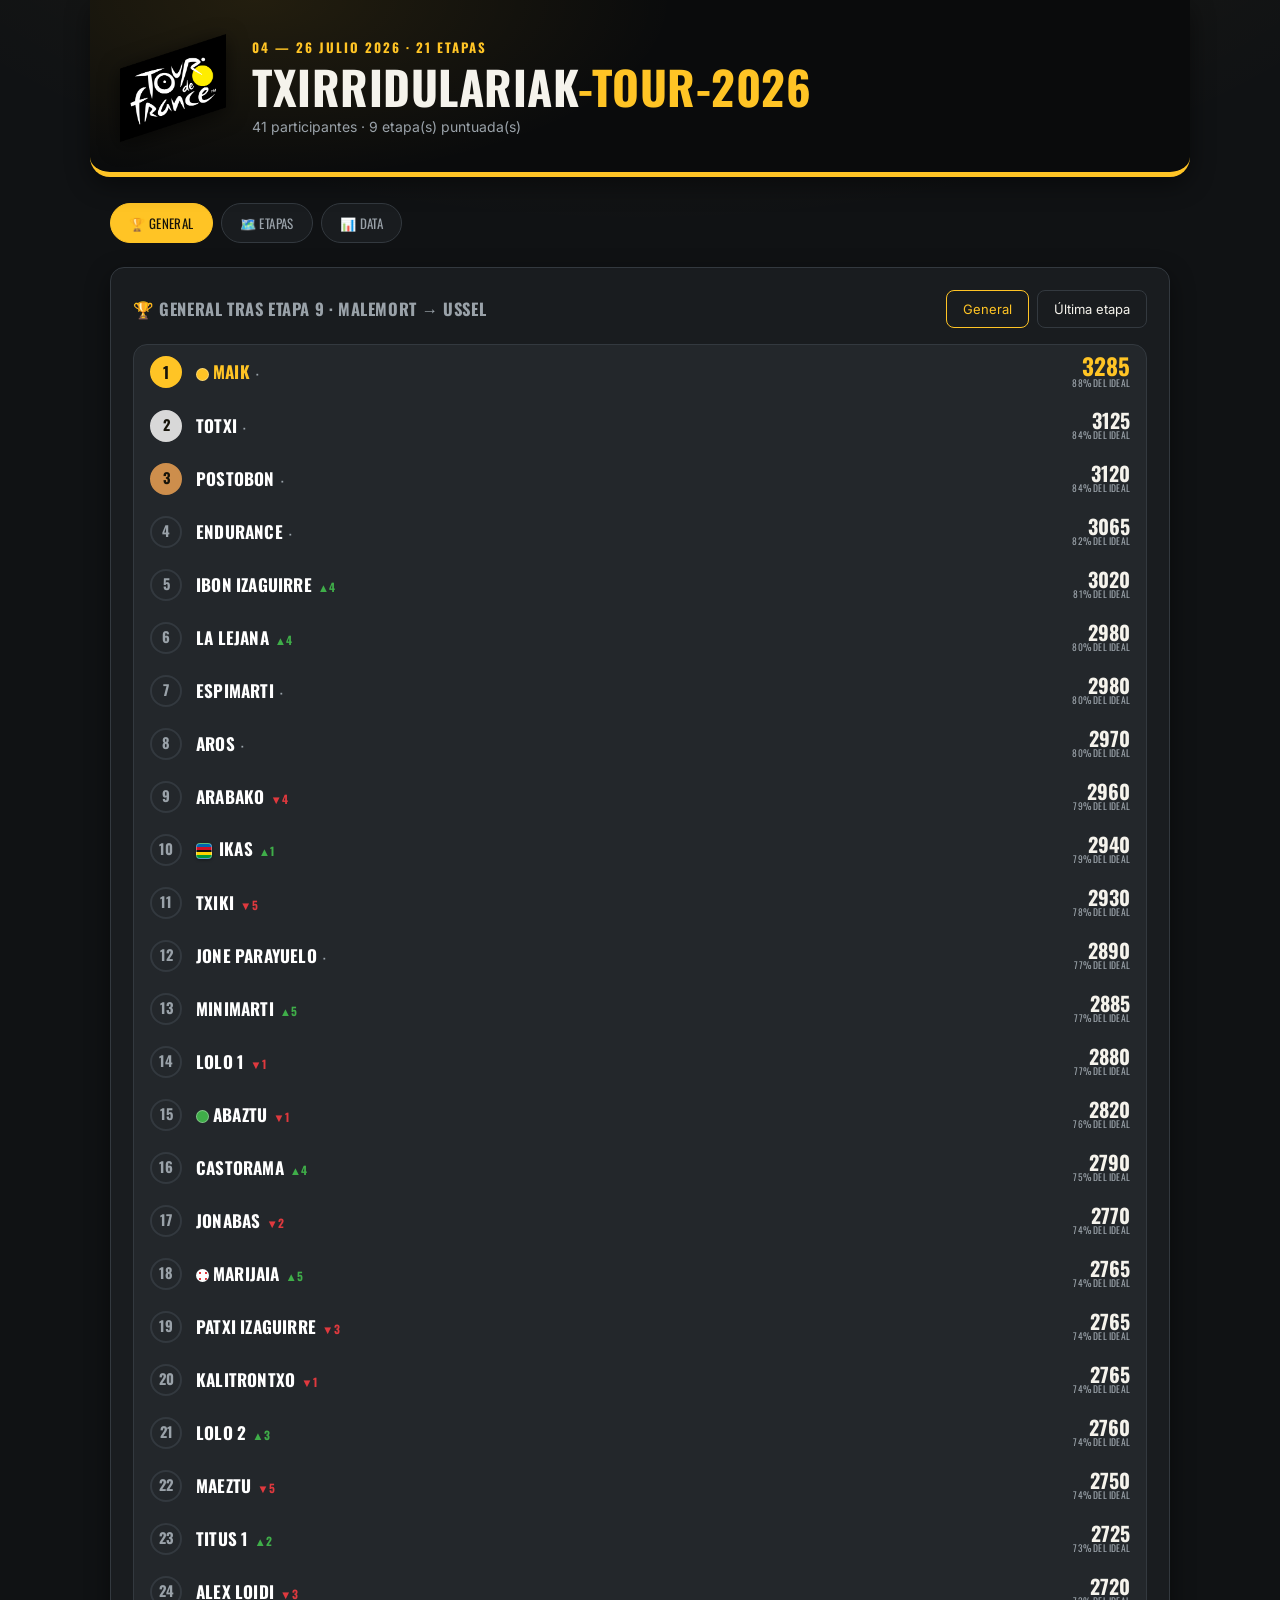
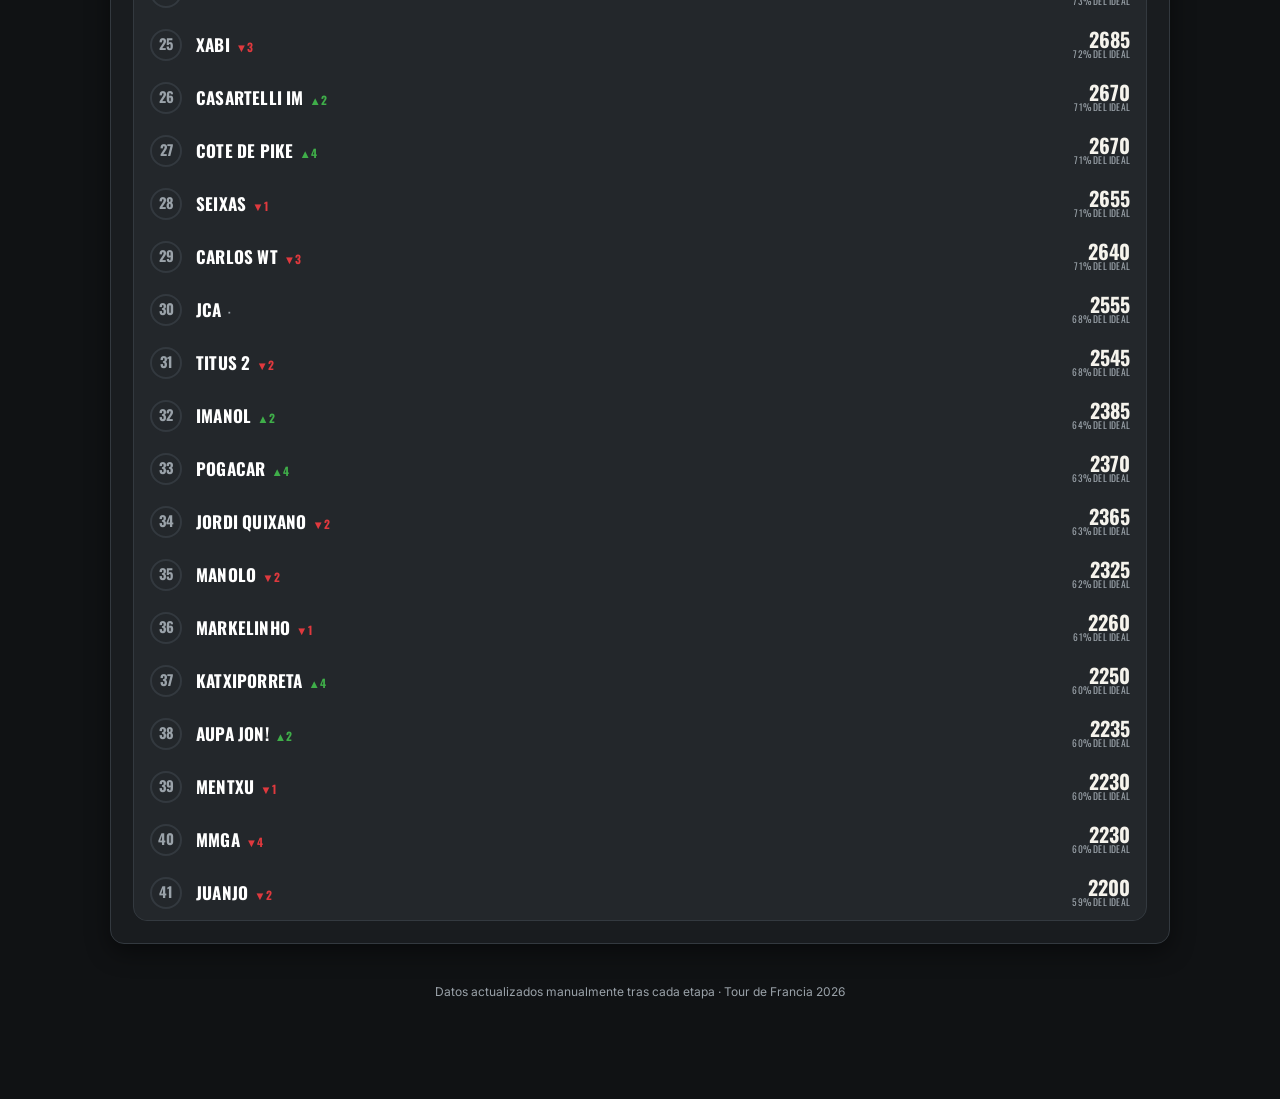
==== commit 5a74f971: "Add files via upload" ====
--- a/index.html
+++ b/index.html
@@ -92,6 +92,11 @@
         <div class="grid-form" style="margin-bottom:16px; max-width:320px;">
           <select id="selector-participante"></select>
         </div>
+        <div style="display:flex; gap:8px; margin-bottom:16px;">
+          <button class="secundaria" id="btn-part-resumen" onclick="cambiarVistaParticipante('resumen')">Resumen</button>
+          <button class="secundaria" id="btn-part-equipo" onclick="cambiarVistaParticipante('equipo')">👥 Equipo</button>
+          <button class="secundaria" id="btn-part-analitica" onclick="cambiarVistaParticipante('analitica')">📊 Analítica</button>
+        </div>
         <div id="detalle-participante"></div>
       </div>
 
@@ -150,6 +155,7 @@
 <script>
 let DATOS = null;
 let CLASIFICACION = null;
+let LIDERES_JERSEY = null;
 let KOM_MODO = 'corredores';
 let SUB_DATA = 'kom';
 
@@ -174,6 +180,7 @@
     if(!res.ok) throw new Error('No se pudo cargar data.json');
     DATOS = await res.json();
     CLASIFICACION = calcularClasificacion(DATOS);
+    LIDERES_JERSEY = calcularLideresJersey(DATOS);
     document.getElementById('subtitulo-estado').textContent =
       `${DATOS.participantes.length} participantes · ${DATOS.resultados.length} etapa(s) puntuada(s)${DATOS.bonusFinal ? ' · Tour finalizado' : ''}`;
     pintarGeneral();
@@ -185,6 +192,7 @@
     pintarCalendario();
     llenarSelectorEtapas();
     llenarSelectorParticipantes();
+    document.getElementById('btn-part-resumen').classList.add('activa');
     llenarSelectorIdealEtapa();
     document.getElementById('btn-ideal-etapa').classList.add('activa');
     pintarEquipoIdeal();
@@ -201,10 +209,19 @@
   return pos;
 }
 
-// Insignia de broma: "maillot arcoíris" UCI para un participante concreto del grupo
-function nombreConInsignia(nombre){
-  const insignia = normaliza(nombre) === 'IKAS' ? '<span class="insignia-arcoiris" title="Campeón del mundo UCI (oficioso)"></span>' : '';
-  return insignia + nombre;
+// Insignia de broma: "maillot arcoíris" UCI para un participante concreto del grupo,
+// + insignias de maillot (general/montaña/regularidad) para quien lidere cada categoría.
+function nombreConInsignia(nombre, id){
+  let insignias = '';
+  if(normaliza(nombre) === 'IKAS'){
+    insignias += '<span class="insignia-arcoiris" title="Campeón del mundo UCI (oficioso)"></span>';
+  }
+  if(id && LIDERES_JERSEY){
+    if(LIDERES_JERSEY.general.includes(id)) insignias += '<span class="badge-jersey amarillo" title="Líder maillot amarillo (más puntos de General)"></span>';
+    if(LIDERES_JERSEY.montana.includes(id)) insignias += '<span class="badge-jersey lunares" title="Líder maillot de topos (más puntos de Montaña)"></span>';
+    if(LIDERES_JERSEY.regularidad.includes(id)) insignias += '<span class="badge-jersey verde" title="Líder maillot verde (más puntos de Regularidad)"></span>';
+  }
+  return insignias + nombre;
 }
 
 function precioDe(nombre){
@@ -302,7 +319,7 @@
     const flecha = posMap ? flechaVariacion(f.posicion, posMap[f.id]) : '';
     html += `<div class="export-fila fila-clicable ${claseTop}" onclick="toggleDetalleGeneral('${f.id}')">
       <div class="export-rank">${f.posicion}</div>
-      <div class="export-nombre">${nombreConInsignia(f.nombre)}${flecha}</div>
+      <div class="export-nombre">${nombreConInsignia(f.nombre, f.id)}${flecha}</div>
       <div class="export-puntos-wrap"><div class="export-puntos">${f.total}</div>${pctIdealHTML(f.total, puntosIdeal)}</div>
     </div>
     <div id="detalle-gen-${f.id}" class="detalle-expandible" style="display:none"><div id="detalle-gen-cont-${f.id}"></div></div>`;
@@ -348,7 +365,7 @@
     const claseTop = f.posicion<=3 ? 'top'+f.posicion : '';
     html += `<div class="export-fila fila-clicable ${claseTop}" onclick="toggleDetalleUltima('${f.id}')">
       <div class="export-rank">${f.posicion}</div>
-      <div class="export-nombre">${nombreConInsignia(f.nombre)}</div>
+      <div class="export-nombre">${nombreConInsignia(f.nombre, f.id)}</div>
       <div class="export-puntos-wrap"><div class="export-puntos">${f.total}</div>${pctIdealHTML(f.total, puntosIdealDia)}</div>
     </div>
     <div id="detalle-ult-${f.id}" class="detalle-expandible" style="display:none"><div id="detalle-ult-cont-${f.id}"></div></div>`;
@@ -701,7 +718,7 @@
     const claseTop = f.posicion<=3 ? 'top'+f.posicion : '';
     html += `<div class="export-fila fila-clicable ${claseTop}" onclick="toggleDetallePorEtapa('${f.id}')">
       <div class="export-rank">${f.posicion}</div>
-      <div class="export-nombre">${nombreConInsignia(f.nombre)}</div>
+      <div class="export-nombre">${nombreConInsignia(f.nombre, f.id)}</div>
       <div class="export-puntos">${f.total}</div>
     </div>
     <div id="detalle-pe-${f.id}" class="detalle-expandible" style="display:none"><div id="detalle-pe-cont-${f.id}"></div></div>`;
@@ -903,11 +920,56 @@
   pintarParticipante(sel.value);
 }
 
-function pintarParticipante(id){
-  const fila = CLASIFICACION.find(f=>f.id===id);
-  const cont = document.getElementById('detalle-participante');
-  if(!fila){ cont.innerHTML=''; return; }
-
+let VISTA_PARTICIPANTE = 'resumen';
+
+function cambiarVistaParticipante(modo){
+  VISTA_PARTICIPANTE = modo;
+  document.getElementById('btn-part-resumen').classList.toggle('activa', modo==='resumen');
+  document.getElementById('btn-part-equipo').classList.toggle('activa', modo==='equipo');
+  document.getElementById('btn-part-analitica').classList.toggle('activa', modo==='analitica');
+  pintarParticipante(document.getElementById('selector-participante').value);
+}
+
+// Ranking (1º, 2º...) de un participante concreto tras cada etapa metida
+function historialPosiciones(id){
+  const n = CLASIFICACION[0]?.porEtapa.length || 0;
+  const historial = [];
+  for(let e=0; e<n; e++){
+    const ranking = CLASIFICACION.map(f => ({ id: f.id, acumulado: f.porEtapa[e].acumulado }))
+      .sort((a,b)=>b.acumulado-a.acumulado);
+    const posicion = ranking.findIndex(r=>r.id===id) + 1;
+    const propio = CLASIFICACION.find(f=>f.id===id);
+    historial.push({ numero: propio.porEtapa[e].numero, nombre: propio.porEtapa[e].nombre, posicion, acumulado: propio.porEtapa[e].acumulado });
+  }
+  return historial;
+}
+
+// Gráfica de líneas (SVG plano, sin librerías) de la evolución de posición
+function svgHistorialPosiciones(historial, totalParticipantes){
+  if(!historial.length) return '<p class="mini">Todavía no hay etapas puntuadas.</p>';
+  const ancho = 640, alto = 200, margen = 28;
+  const n = historial.length;
+  const x = i => n<=1 ? margen : margen + (i*(ancho-2*margen)/(n-1));
+  const y = pos => margen + ((pos-1)*(alto-2*margen)/Math.max(1, totalParticipantes-1));
+
+  const puntos = historial.map((h,i)=>`${x(i)},${y(h.posicion)}`).join(' ');
+  let circulos = historial.map((h,i)=>
+    `<circle cx="${x(i)}" cy="${y(h.posicion)}" r="3.5" fill="var(--amarillo)"><title>Etapa ${h.numero}: ${h.posicion}º</title></circle>`
+  ).join('');
+  let etiquetasX = historial.map((h,i)=> i%2===0 || n<=10 ? `<text x="${x(i)}" y="${alto-6}" font-size="9" fill="#9aa2a9" text-anchor="middle">${h.numero}</text>` : '').join('');
+
+  return `<svg viewBox="0 0 ${ancho} ${alto}" style="width:100%; height:auto; background:var(--asfalto-3); border-radius:10px;">
+    <line x1="${margen}" y1="${y(1)}" x2="${ancho-margen}" y2="${y(1)}" stroke="#33393f" stroke-dasharray="3,3"/>
+    <text x="${margen-6}" y="${y(1)+3}" font-size="9" fill="#9aa2a9" text-anchor="end">1º</text>
+    <line x1="${margen}" y1="${y(totalParticipantes)}" x2="${ancho-margen}" y2="${y(totalParticipantes)}" stroke="#33393f" stroke-dasharray="3,3"/>
+    <text x="${margen-6}" y="${y(totalParticipantes)+3}" font-size="9" fill="#9aa2a9" text-anchor="end">${totalParticipantes}º</text>
+    <polyline points="${puntos}" fill="none" stroke="var(--amarillo)" stroke-width="2"/>
+    ${circulos}
+    ${etiquetasX}
+  </svg>`;
+}
+
+function pintarResumenParticipante(fila){
   let html = `<div style="margin-bottom:16px;">
     <span class="pastilla amarillo">Posición ${fila.posicion}ª</span>
     <span class="pastilla equipo">${fila.total} puntos totales</span>
@@ -915,10 +977,14 @@
   html += `<p class="mini"><strong>Corredores:</strong> ${corredoresPorValor(fila.corredores).join(' · ')}</p>`;
   html += `<p class="mini"><strong>Equipos:</strong> ${(fila.equipos||[]).join(' · ')}</p>`;
 
+  const historial = historialPosiciones(fila.id);
+  html += '<h3 class="mini" style="text-transform:uppercase; letter-spacing:.4px; color:var(--texto); font-family:Oswald,sans-serif; margin:18px 0 10px;">Evolución de la posición general</h3>';
+  html += svgHistorialPosiciones(historial, CLASIFICACION.length);
+
   if(fila.porEtapa.length){
-    html += '<table style="margin-top:14px"><thead><tr><th>Etapa</th><th style="text-align:right">Puntos día</th><th style="text-align:right">Acumulado</th></tr></thead><tbody>';
-    fila.porEtapa.forEach(e=>{
-      html += `<tr><td>${e.numero}${e.nombre ? ' · '+e.nombre:''}</td><td style="text-align:right">${e.puntosDia}</td><td style="text-align:right" class="total-puntos">${e.acumulado}</td></tr>`;
+    html += '<table style="margin-top:14px"><thead><tr><th>Etapa</th><th style="text-align:right">Puntos día</th><th style="text-align:right">Acumulado</th><th style="text-align:right">Posición</th></tr></thead><tbody>';
+    fila.porEtapa.forEach((e,i)=>{
+      html += `<tr><td>${e.numero}${e.nombre ? ' · '+e.nombre:''}</td><td style="text-align:right">${e.puntosDia}</td><td style="text-align:right" class="total-puntos">${e.acumulado}</td><td style="text-align:right">${historial[i].posicion}º</td></tr>`;
     });
     html += '</tbody></table>';
   } else {
@@ -928,8 +994,71 @@
   if(fila.puntosBonus>0){
     html += `<p class="mini" style="margin-top:12px"><strong>Bonus clasificaciones finales:</strong> +${fila.puntosBonus} pts (${fila.detalleBonus.map(d=>d.nombre+' +'+d.puntos).join(', ')})</p>`;
   }
-
-  cont.innerHTML = html;
+  return html;
+}
+
+function pintarEquipoParticipante(fila){
+  const participante = DATOS.participantes.find(p=>p.id===fila.id);
+  const detalle = detalleContribucionGeneral(participante, DATOS);
+  let html = '<p class="mini" style="margin-bottom:12px;">Puntos acumulados en todo el Tour, corredor a corredor:</p>';
+  html += '<div class="desglose-equipo">';
+  detalle.forEach(d=>{
+    html += `<div class="fila-desglose"><span>${d.tipo==='equipo' ? '🚩' : '🚴'} ${d.nombre}</span><span class="total-puntos">${d.puntos}</span></div>`;
+  });
+  html += '</div>';
+  return html;
+}
+
+function pintarAnaliticaParticipante(fila){
+  const participante = DATOS.participantes.find(p=>p.id===fila.id);
+  const mapaPuntos = {};
+  rankingCorredores(DATOS).forEach(r => { mapaPuntos[normaliza(r.nombre)] = r.total; });
+
+  const filas = (participante.corredores||[]).map(corredor=>{
+    const precio = precioDe(corredor);
+    const compañeros = CORREDORES_MAESTRO.filter(n => PRECIOS_CORREDORES[n] === precio);
+    const tierRanking = compañeros
+      .map(n => ({ nombre: n, puntos: mapaPuntos[normaliza(n)] || 0 }))
+      .sort((a,b)=>b.puntos-a.puntos);
+    const misPuntos = mapaPuntos[normaliza(corredor)] || 0;
+    const posicionEnTier = tierRanking.findIndex(t => normaliza(t.nombre) === normaliza(corredor)) + 1;
+    const lider = tierRanking[0];
+    const diferencia = (lider ? lider.puntos : 0) - misPuntos;
+    return { corredor, precio, misPuntos, posicionEnTier, totalEnTier: tierRanking.length, liderNombre: lider ? lider.nombre : '—', liderPuntos: lider ? lider.puntos : 0, diferencia };
+  });
+
+  const totalDiferencia = filas.reduce((s,f)=>s+f.diferencia, 0);
+
+  let html = `<p class="mini" style="margin-bottom:14px;">Cada corredor tuyo, comparado con el mejor de su mismo precio. La diferencia es lo que "te has dejado por el camino" en esa elección.</p>`;
+  if(totalDiferencia > 0){
+    html += `<div style="margin-bottom:14px;"><span class="pastilla lunares">-${totalDiferencia} pts en total frente al ideal por tramo</span></div>`;
+  } else {
+    html += `<div style="margin-bottom:14px;"><span class="pastilla verde">¡Líder en todos tus tramos de precio! 0 pts de diferencia</span></div>`;
+  }
+  html += '<table><thead><tr><th>Tu corredor</th><th style="text-align:right">Precio</th><th style="text-align:right">Tus pts</th><th>Líder del tramo</th><th style="text-align:right">Sus pts</th><th style="text-align:right">Diferencia</th></tr></thead><tbody>';
+  filas.forEach(f=>{
+    const esLider = f.diferencia === 0;
+    html += `<tr class="${esLider ? 'fila-lider' : ''}">
+      <td><strong>${f.corredor}</strong></td>
+      <td style="text-align:right" class="mini">${f.precio}</td>
+      <td style="text-align:right" class="mini">${f.misPuntos}</td>
+      <td class="mini">${f.liderNombre} <span style="color:var(--texto-tenue)">(${f.posicionEnTier}º de ${f.totalEnTier})</span></td>
+      <td style="text-align:right" class="mini">${f.liderPuntos}</td>
+      <td style="text-align:right; ${f.diferencia>0?'color:var(--lunares)':''}" class="total-puntos">${f.diferencia>0 ? '-'+f.diferencia : '✓ líder'}</td>
+    </tr>`;
+  });
+  html += '</tbody></table>';
+  return html;
+}
+
+function pintarParticipante(id){
+  const fila = CLASIFICACION.find(f=>f.id===id);
+  const cont = document.getElementById('detalle-participante');
+  if(!fila){ cont.innerHTML=''; return; }
+
+  if(VISTA_PARTICIPANTE === 'equipo') cont.innerHTML = pintarEquipoParticipante(fila);
+  else if(VISTA_PARTICIPANTE === 'analitica') cont.innerHTML = pintarAnaliticaParticipante(fila);
+  else cont.innerHTML = pintarResumenParticipante(fila);
 }
 
 function cambiarPestaña(tab){
@@ -964,7 +1093,7 @@
   filas.forEach(f=>{
     html += `<div class="export-fila">
       <div class="export-rank">${f.posicion}</div>
-      <div class="export-nombre">${nombreConInsignia(f.nombre)}</div>
+      <div class="export-nombre">${nombreConInsignia(f.nombre, f.id)}</div>
       <div class="export-puntos">${f.total}</div>
     </div>`;
   });
--- a/estilo.css
+++ b/estilo.css
@@ -630,3 +630,21 @@
     #009739 80% 100%
   );
 }
+
+/* ---- Insignias de maillot (líder de General / Montaña / Regularidad del grupo) ---- */
+.badge-jersey{
+  display:inline-block;
+  width:13px; height:13px;
+  border-radius:50%;
+  margin-right:4px;
+  vertical-align:middle;
+  border:1px solid rgba(255,255,255,.35);
+}
+.badge-jersey.amarillo{ background: var(--amarillo); }
+.badge-jersey.verde{ background: var(--verde); }
+.badge-jersey.lunares{
+  background:#fff;
+  background-image: radial-gradient(circle, var(--lunares) 28%, transparent 30%);
+  background-size: 6px 6px;
+  background-position: 0 0, 3px 3px;
+}
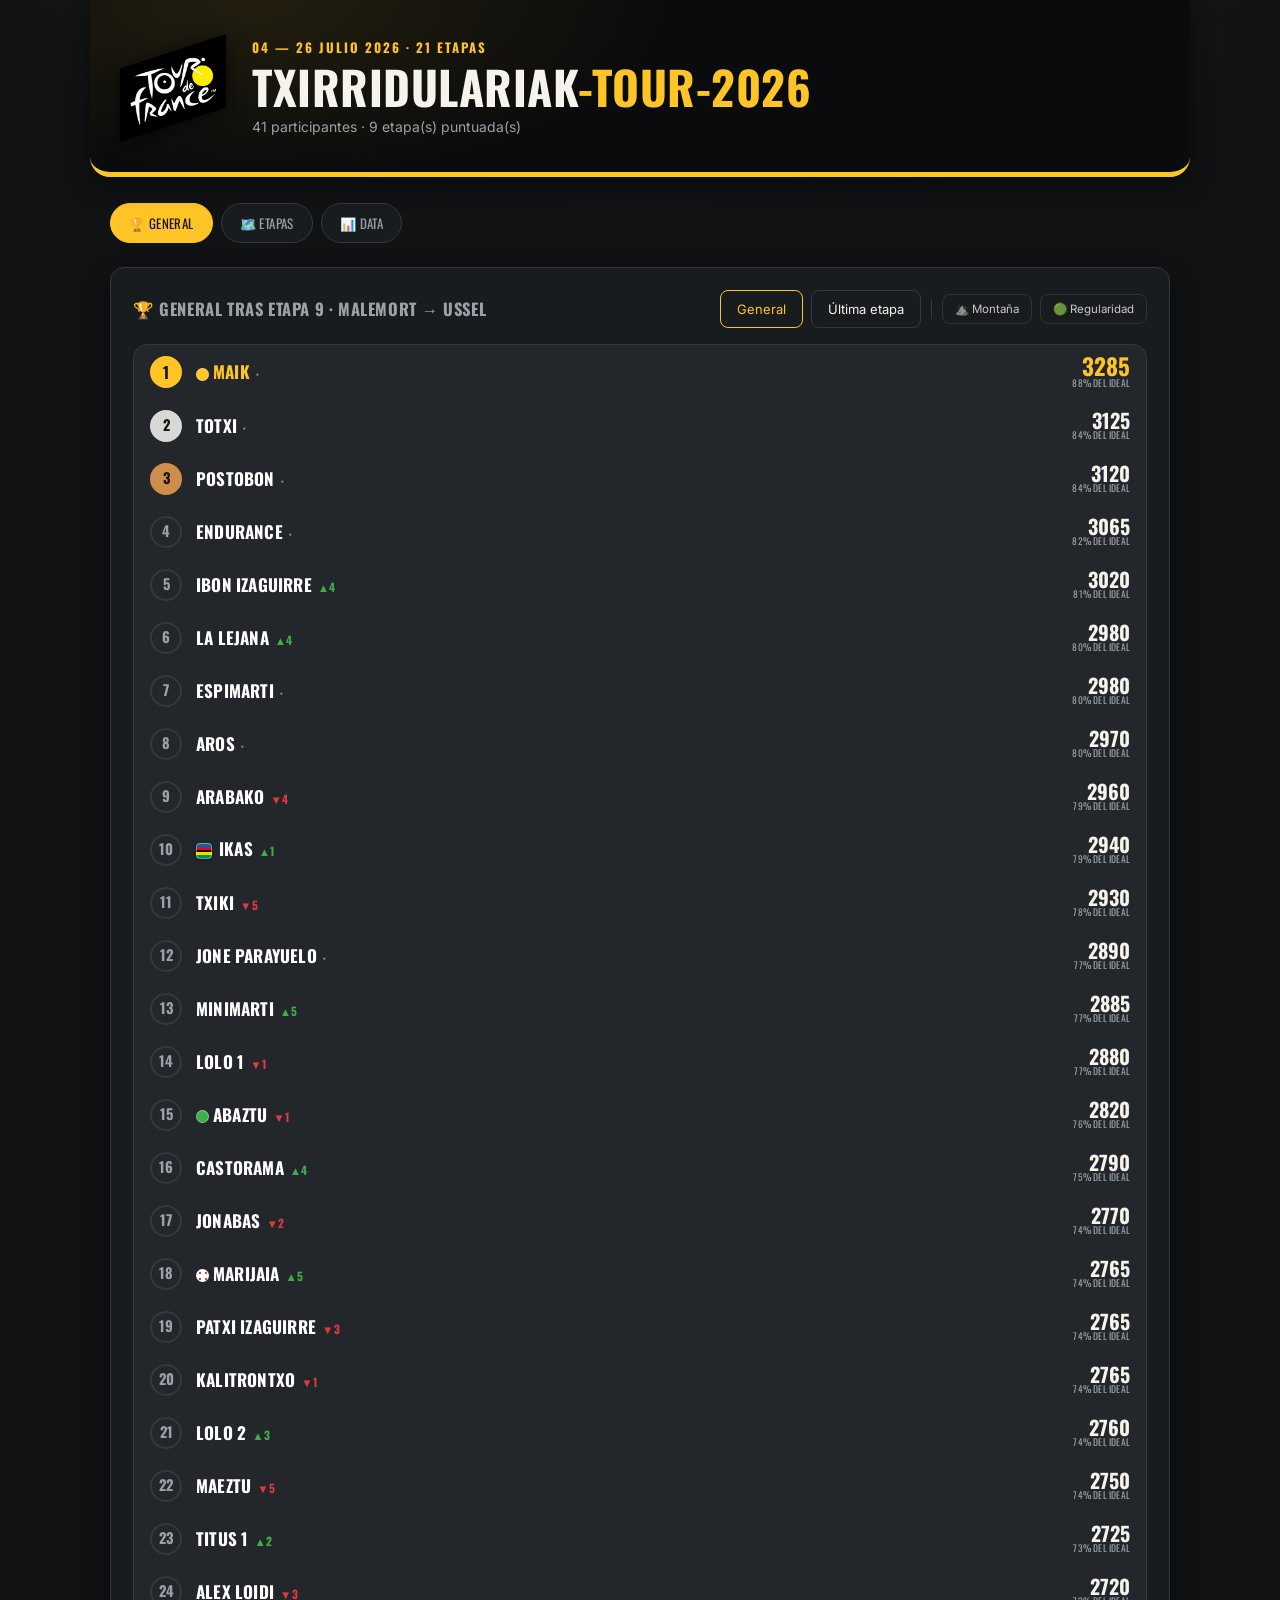
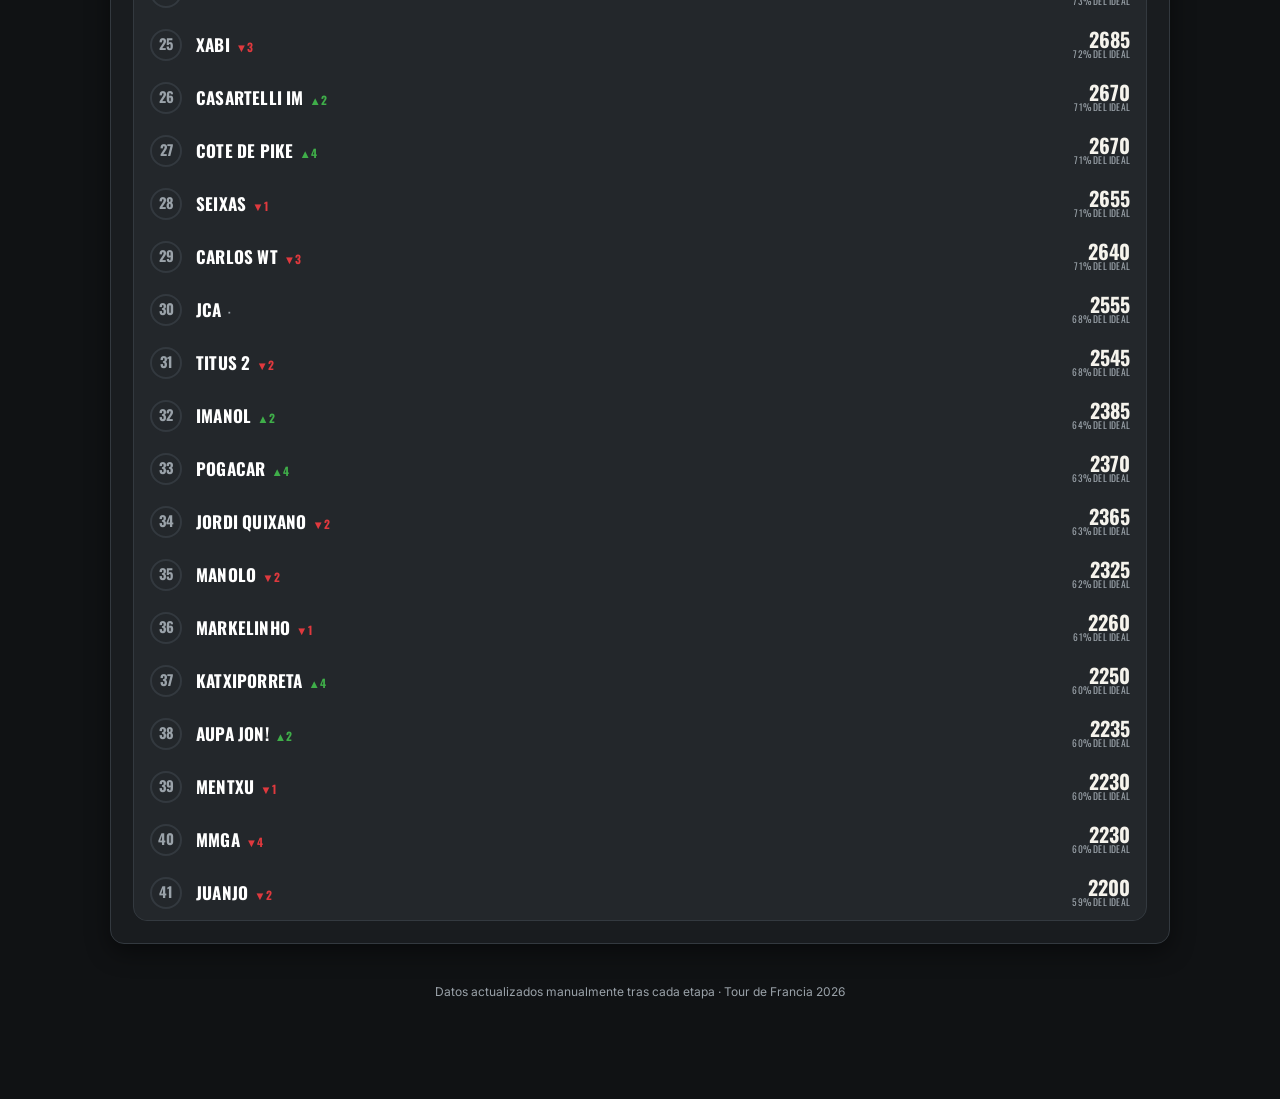
==== commit c9b66562: "Add files via upload" ====
--- a/index.html
+++ b/index.html
@@ -29,9 +29,12 @@
     <div class="tarjeta">
       <div style="display:flex; justify-content:space-between; align-items:center; flex-wrap:wrap; gap:10px; margin-bottom:16px;">
         <h2 style="margin:0" id="titulo-clasificacion">🏆 Clasificación</h2>
-        <div style="display:flex; gap:8px;">
+        <div style="display:flex; gap:8px; flex-wrap:wrap; align-items:center;">
           <button class="secundaria" id="btn-clas-general" onclick="cambiarClasificacion('general')">General</button>
           <button class="secundaria" id="btn-clas-ultima" onclick="cambiarClasificacion('ultima')">Última etapa</button>
+          <span style="width:1px; height:20px; background:var(--linea); margin:0 2px;"></span>
+          <button class="secundaria menor" id="btn-clas-montana" onclick="cambiarClasificacion('montana')">⛰️ Montaña</button>
+          <button class="secundaria menor" id="btn-clas-regularidad" onclick="cambiarClasificacion('regularidad')">🟢 Regularidad</button>
         </div>
       </div>
       <div id="tabla-general">Cargando…</div>
@@ -268,26 +271,51 @@
 }
 
 function pintarGeneral(){
-  const btnG = document.getElementById('btn-clas-general');
-  const btnU = document.getElementById('btn-clas-ultima');
-  btnG.style.borderColor = MODO_CLASIFICACION==='general' ? 'var(--amarillo)' : '';
-  btnG.style.color = MODO_CLASIFICACION==='general' ? 'var(--amarillo)' : '';
-  btnU.style.borderColor = MODO_CLASIFICACION==='ultima' ? 'var(--amarillo)' : '';
-  btnU.style.color = MODO_CLASIFICACION==='ultima' ? 'var(--amarillo)' : '';
+  const botones = { general:'btn-clas-general', ultima:'btn-clas-ultima', montana:'btn-clas-montana', regularidad:'btn-clas-regularidad' };
+  Object.entries(botones).forEach(([modo, idBtn])=>{
+    const btn = document.getElementById(idBtn);
+    const activo = MODO_CLASIFICACION === modo;
+    btn.style.borderColor = activo ? 'var(--amarillo)' : '';
+    btn.style.color = activo ? 'var(--amarillo)' : '';
+  });
 
   const titulo = document.getElementById('titulo-clasificacion');
   const etiqueta = etiquetaUltimaEtapa();
-  if(MODO_CLASIFICACION === 'general'){
-    titulo.textContent = '🏆 General' + (etiqueta ? ' tras ' + etiqueta : '');
-  } else {
-    titulo.textContent = '🏆 ' + (etiqueta || 'Última etapa');
-  }
+  if(MODO_CLASIFICACION === 'general') titulo.textContent = '🏆 General' + (etiqueta ? ' tras ' + etiqueta : '');
+  else if(MODO_CLASIFICACION === 'ultima') titulo.textContent = '🏆 ' + (etiqueta || 'Última etapa');
+  else if(MODO_CLASIFICACION === 'montana') titulo.textContent = '⛰️ Clasificación de la montaña (secundaria)';
+  else if(MODO_CLASIFICACION === 'regularidad') titulo.textContent = '🟢 Clasificación de la regularidad (secundaria)';
 
   const cont = document.getElementById('tabla-general');
   if(!CLASIFICACION.length){ cont.innerHTML = '<p class="mini">Aún no hay participantes cargados.</p>'; return; }
 
   if(MODO_CLASIFICACION === 'general') pintarClasificacionGeneral(cont);
-  else pintarClasificacionUltimaEtapa(cont);
+  else if(MODO_CLASIFICACION === 'ultima') pintarClasificacionUltimaEtapa(cont);
+  else pintarClasificacionCategoria(cont, MODO_CLASIFICACION);
+}
+
+function pintarClasificacionCategoria(cont, campo){
+  if(!DATOS.resultados || !DATOS.resultados.length){
+    cont.innerHTML = '<p class="mini">Todavía no hay etapas puntuadas.</p>';
+    return;
+  }
+  const filas = DATOS.participantes.map(p => ({
+    id: p.id, nombre: p.nombre,
+    puntos: puntosPorCategoriaParticipante(p, DATOS)[campo]
+  })).sort((a,b)=>b.puntos-a.puntos);
+  filas.forEach((f,i)=>f.posicion=i+1);
+
+  let html = '<div class="lista-clasificacion">';
+  filas.forEach(f=>{
+    const claseTop = f.posicion<=3 ? 'top'+f.posicion : '';
+    html += `<div class="export-fila ${claseTop}">
+      <div class="export-rank">${f.posicion}</div>
+      <div class="export-nombre">${nombreConInsignia(f.nombre, f.id)}</div>
+      <div class="export-puntos">${f.puntos}</div>
+    </div>`;
+  });
+  html += '</div>';
+  cont.innerHTML = html;
 }
 
 function calcularPuntosIdealAcumulado(){
@@ -969,6 +997,18 @@
   </svg>`;
 }
 
+// Posición SOLO de esa jornada (sin acumular), para comparar con la posición general
+function historialPosicionesDiarias(id){
+  const n = CLASIFICACION[0]?.porEtapa.length || 0;
+  const historial = [];
+  for(let e=0; e<n; e++){
+    const ranking = CLASIFICACION.map(f => ({ id: f.id, puntosDia: f.porEtapa[e].puntosDia }))
+      .sort((a,b)=>b.puntosDia-a.puntosDia);
+    historial.push(ranking.findIndex(r=>r.id===id) + 1);
+  }
+  return historial;
+}
+
 function pintarResumenParticipante(fila){
   let html = `<div style="margin-bottom:16px;">
     <span class="pastilla amarillo">Posición ${fila.posicion}ª</span>
@@ -978,13 +1018,22 @@
   html += `<p class="mini"><strong>Equipos:</strong> ${(fila.equipos||[]).join(' · ')}</p>`;
 
   const historial = historialPosiciones(fila.id);
+  const historialDia = historialPosicionesDiarias(fila.id);
   html += '<h3 class="mini" style="text-transform:uppercase; letter-spacing:.4px; color:var(--texto); font-family:Oswald,sans-serif; margin:18px 0 10px;">Evolución de la posición general</h3>';
   html += svgHistorialPosiciones(historial, CLASIFICACION.length);
 
   if(fila.porEtapa.length){
-    html += '<table style="margin-top:14px"><thead><tr><th>Etapa</th><th style="text-align:right">Puntos día</th><th style="text-align:right">Acumulado</th><th style="text-align:right">Posición</th></tr></thead><tbody>';
+    html += '<p class="mini" style="margin-top:14px;">Toca una etapa para ver el desglose corredor a corredor de ese día.</p>';
+    html += '<table><thead><tr><th>Etapa</th><th style="text-align:right">Pts día</th><th style="text-align:right">Pos. etapa</th><th style="text-align:right">Acumulado</th><th style="text-align:right">Pos. general</th></tr></thead><tbody>';
     fila.porEtapa.forEach((e,i)=>{
-      html += `<tr><td>${e.numero}${e.nombre ? ' · '+e.nombre:''}</td><td style="text-align:right">${e.puntosDia}</td><td style="text-align:right" class="total-puntos">${e.acumulado}</td><td style="text-align:right">${historial[i].posicion}º</td></tr>`;
+      html += `<tr class="fila-clicable" onclick="toggleDetalleResumenEtapa('${fila.id}', ${e.numero})">
+        <td>${e.numero}${e.nombre ? ' · '+e.nombre:''}</td>
+        <td style="text-align:right">${e.puntosDia}</td>
+        <td style="text-align:right" class="mini">${historialDia[i]}º</td>
+        <td style="text-align:right" class="total-puntos">${e.acumulado}</td>
+        <td style="text-align:right" class="mini">${historial[i].posicion}º</td>
+      </tr>
+      <tr id="detalle-resumen-${fila.id}-${e.numero}" class="fila-detalle" style="display:none"><td colspan="5"><div id="detalle-resumen-cont-${fila.id}-${e.numero}"></div></td></tr>`;
     });
     html += '</tbody></table>';
   } else {
@@ -995,6 +1044,26 @@
     html += `<p class="mini" style="margin-top:12px"><strong>Bonus clasificaciones finales:</strong> +${fila.puntosBonus} pts (${fila.detalleBonus.map(d=>d.nombre+' +'+d.puntos).join(', ')})</p>`;
   }
   return html;
+}
+
+function toggleDetalleResumenEtapa(participanteId, numero){
+  const fila = document.getElementById(`detalle-resumen-${participanteId}-${numero}`);
+  const contDet = document.getElementById(`detalle-resumen-cont-${participanteId}-${numero}`);
+  if(!fila) return;
+  if(fila.style.display !== 'none'){ fila.style.display = 'none'; return; }
+  fila.style.display = 'table-row';
+  if(!contDet.dataset.cargado){
+    const participante = DATOS.participantes.find(p=>p.id===participanteId);
+    const etapa = DATOS.resultados.find(r=>r.numero===numero);
+    const detalle = detalleContribucionEtapa(participante, etapa, obtenerTablaPuntos(DATOS));
+    let h = '<div class="desglose-equipo">';
+    detalle.forEach(d=>{
+      h += `<div class="fila-desglose"><span>${d.tipo==='equipo' ? '🚩' : '🚴'} ${d.nombre}</span><span class="total-puntos">${d.puntos}</span></div>`;
+    });
+    h += '</div>';
+    contDet.innerHTML = h;
+    contDet.dataset.cargado = '1';
+  }
 }
 
 function pintarEquipoParticipante(fila){
--- a/estilo.css
+++ b/estilo.css
@@ -648,3 +648,10 @@
   background-size: 6px 6px;
   background-position: 0 0, 3px 3px;
 }
+
+/* ---- Botones de clasificación secundaria (Montaña/Regularidad), más discretos ---- */
+button.secundaria.menor{
+  padding: 7px 12px;
+  font-size: 11.5px;
+  opacity: .8;
+}
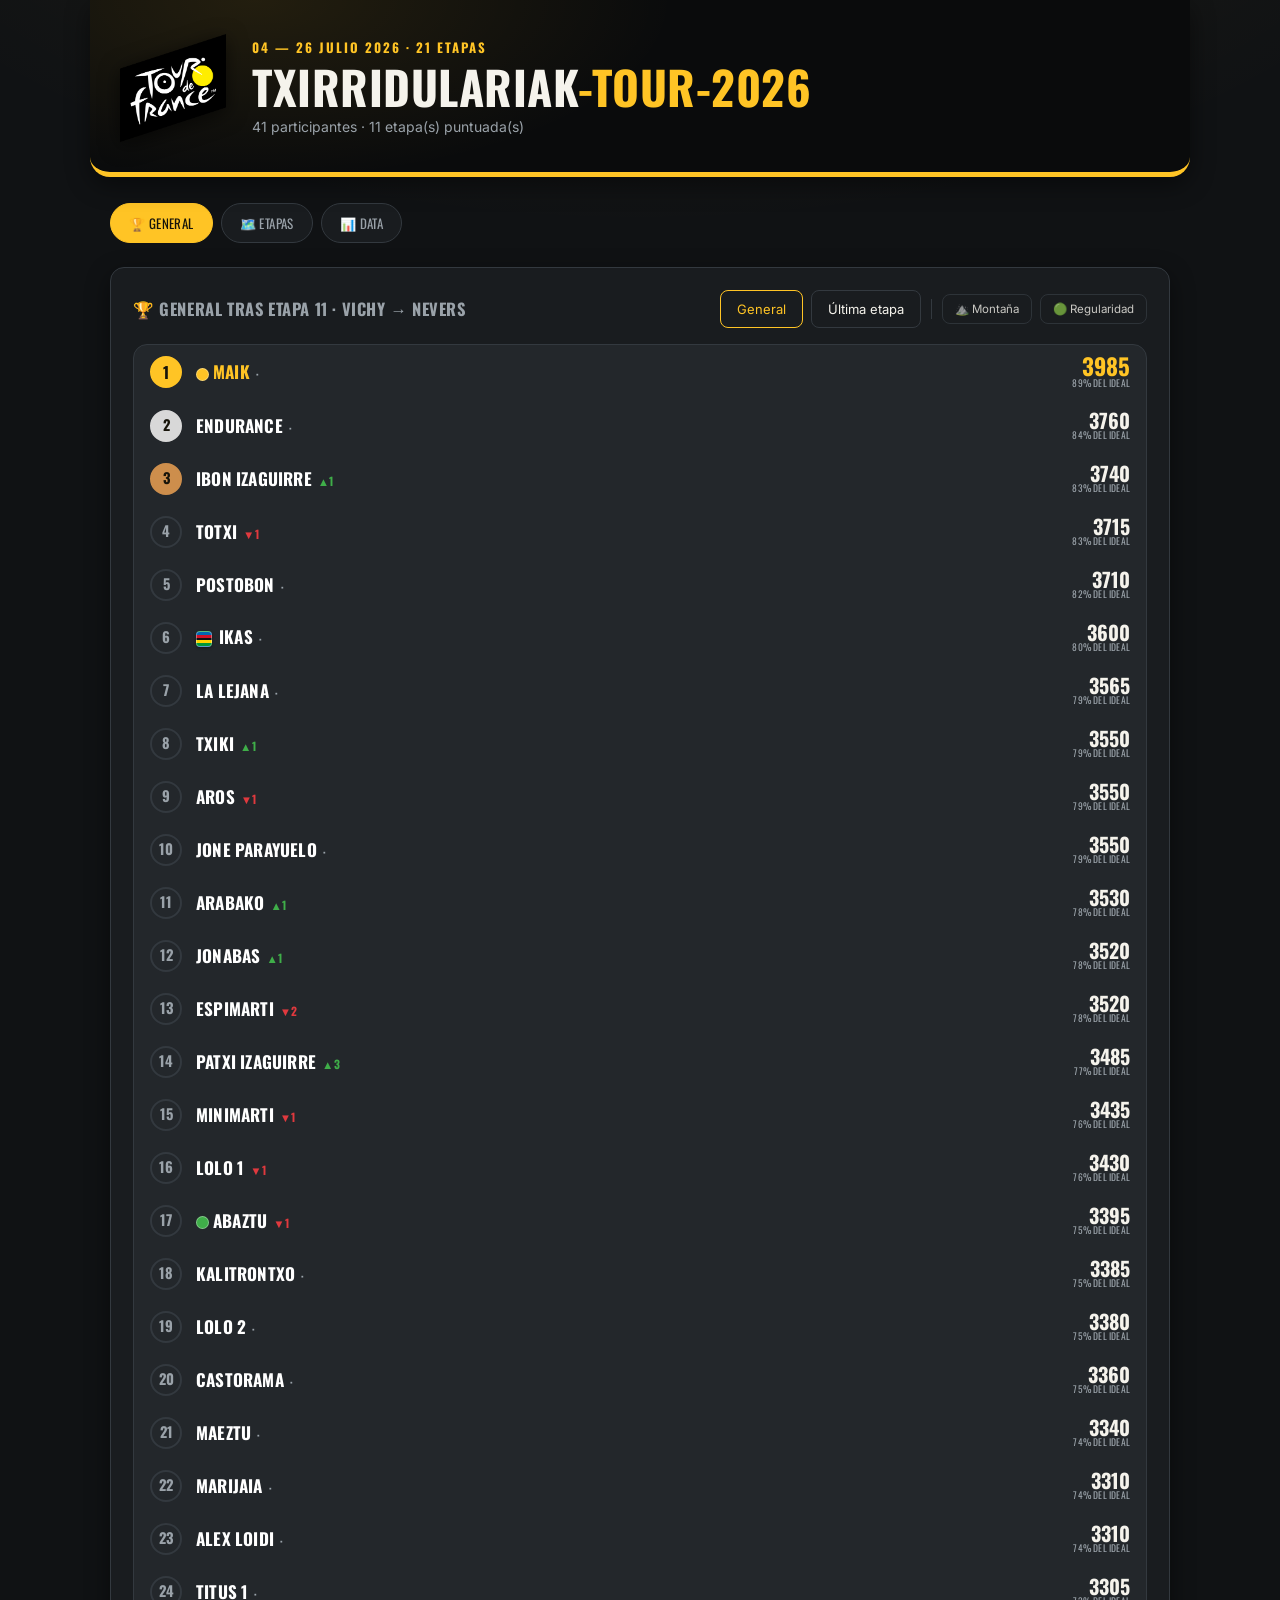
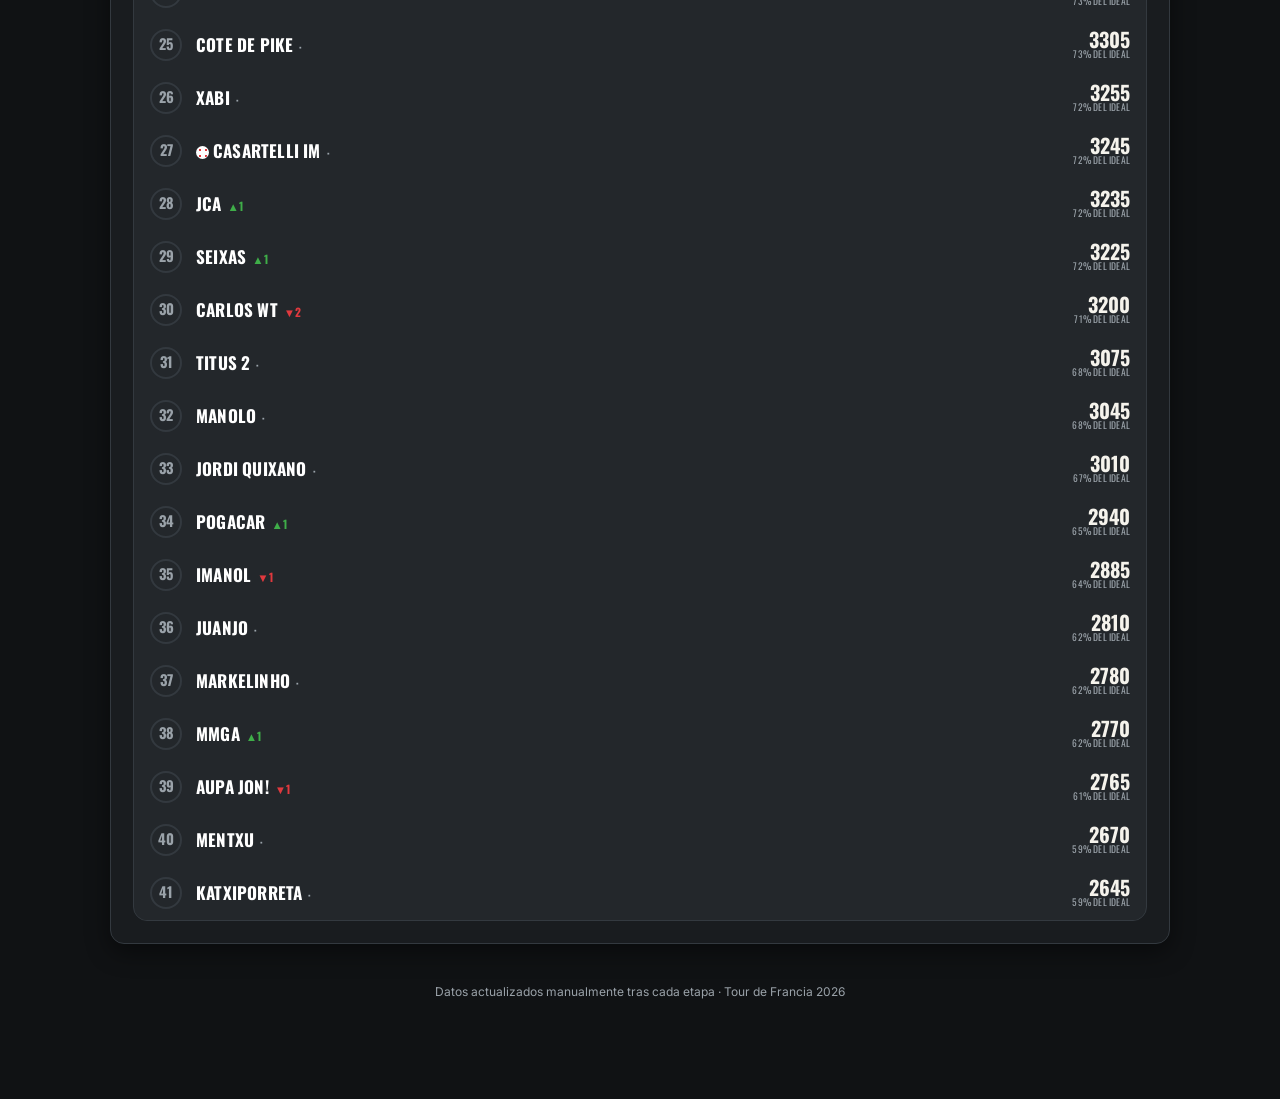
==== commit ead36512: "Add files via upload" ====
--- a/index.html
+++ b/index.html
@@ -64,6 +64,13 @@
         <button class="sub-tab equipo" id="btn-data-participantes" onclick="cambiarSubData('participantes')">👥 Participantes</button>
         <button class="sub-tab naranja" id="btn-data-sorpresa" onclick="cambiarSubData('sorpresa')">🎁 Sorpresa</button>
         <button class="sub-tab morado" id="btn-data-rentabilidad" onclick="cambiarSubData('rentabilidad')">💰 Rentabilidad</button>
+        <button class="sub-tab navy" id="btn-data-var" onclick="cambiarSubData('var')">
+          <svg width="17" height="15" viewBox="0 0 18 16" style="vertical-align:middle; margin-right:5px;">
+            <rect x="0.5" y="0.5" width="17" height="11.5" rx="1.2" fill="#fff" stroke="#1c3f5f" stroke-width="1.4"/>
+            <text x="9" y="9.2" font-size="5.2" font-weight="700" fill="#1c3f5f" text-anchor="middle" font-family="Arial, sans-serif">VAR</text>
+            <polygon points="6,12.3 12,12.3 13.5,15.2 4.5,15.2" fill="#1c3f5f"/>
+          </svg>VAR
+        </button>
         <button class="sub-tab neutro" id="btn-data-sistema" onclick="cambiarSubData('sistema')">📖 Sistema de puntos</button>
       </div>
 
@@ -109,6 +116,7 @@
         <div class="grid-form" style="margin-bottom:16px; max-width:320px;">
           <input type="text" id="buscador-corredor" list="lista-corredores-publica" placeholder="Ej: Pogačar" oninput="buscarCorredor()">
           <datalist id="lista-corredores-publica"></datalist>
+          <datalist id="lista-equipos-publica"></datalist>
         </div>
         <div id="resultado-buscador"></div>
       </div>
@@ -127,6 +135,22 @@
           <button class="secundaria" id="btn-rent-tramo" onclick="cambiarRentabilidad('tramo')">Por tramo de precio</button>
         </div>
         <div id="tabla-rentabilidad">Cargando…</div>
+      </div>
+
+      <div id="sub-data-var" class="sub-data" style="display:none">
+        <h2 style="margin-top:0">🖥️ VAR — comprobador de puntos</h2>
+        <p class="mini" style="margin-top:-8px; margin-bottom:14px;">Repasa etapa a etapa de dónde sale cada punto — de un corredor, un equipo o un participante.</p>
+        <div style="display:flex; gap:8px; margin-bottom:14px;">
+          <button class="secundaria" id="btn-var-corredor" onclick="cambiarVarTipo('corredor')">Corredor</button>
+          <button class="secundaria" id="btn-var-equipo" onclick="cambiarVarTipo('equipo')">Equipo</button>
+          <button class="secundaria" id="btn-var-participante" onclick="cambiarVarTipo('participante')">Participante</button>
+        </div>
+        <div class="grid-form" style="margin-bottom:16px; max-width:320px;">
+          <input type="text" id="var-buscar-corredor" list="lista-corredores-publica" placeholder="Ej: Pogačar" oninput="pintarVAR()">
+          <input type="text" id="var-buscar-equipo" list="lista-equipos-publica" placeholder="Ej: UAE" oninput="pintarVAR()" style="display:none">
+          <select id="var-seleccionar-participante" onchange="pintarVAR()" style="display:none"></select>
+        </div>
+        <div id="tabla-var">Escribe o elige algo para empezar.</div>
       </div>
 
       <div id="sub-data-sistema" class="sub-data" style="display:none">
@@ -191,6 +215,8 @@
     pintarSorpresa();
     document.getElementById('btn-rent-general').classList.add('activa');
     pintarRentabilidad();
+    llenarSelectorVarParticipante();
+    document.getElementById('btn-var-corredor').classList.add('activa');
     pintarSistema();
     pintarCalendario();
     llenarSelectorEtapas();
@@ -423,7 +449,7 @@
 // ============ DATA: sub-navegación interna ============
 function cambiarSubData(sub){
   SUB_DATA = sub;
-  ['kom','idealteam','participantes','buscador','sorpresa','rentabilidad','sistema'].forEach(s=>{
+  ['kom','idealteam','participantes','buscador','sorpresa','rentabilidad','var','sistema'].forEach(s=>{
     document.getElementById('sub-data-'+s).style.display = (s===sub) ? 'block' : 'none';
     document.getElementById('btn-data-'+s).classList.toggle('activa', s===sub);
   });
@@ -593,6 +619,127 @@
   }
 }
 
+// ============ VAR: comprobador etapa a etapa ============
+let VAR_TIPO = 'corredor';
+
+function llenarSelectorVarParticipante(){
+  const sel = document.getElementById('var-seleccionar-participante');
+  if(!DATOS.participantes.length){ sel.innerHTML = '<option>Sin participantes</option>'; return; }
+  sel.innerHTML = DATOS.participantes.map(p=>`<option value="${p.id}">${p.nombre}</option>`).join('');
+}
+
+function cambiarVarTipo(tipo){
+  VAR_TIPO = tipo;
+  ['corredor','equipo','participante'].forEach(t=>{
+    document.getElementById('btn-var-'+t).classList.toggle('activa', t===tipo);
+  });
+  document.getElementById('var-buscar-corredor').style.display = tipo==='corredor' ? 'block' : 'none';
+  document.getElementById('var-buscar-equipo').style.display = tipo==='equipo' ? 'block' : 'none';
+  document.getElementById('var-seleccionar-participante').style.display = tipo==='participante' ? 'block' : 'none';
+  pintarVAR();
+}
+
+function filaVarVacia(numero, nombreEtapa){
+  return `<tr><td>${numero}${nombreEtapa ? ' · '+nombreEtapa : ''}</td><td class="mini">—</td><td style="text-align:right">—</td><td style="text-align:right" class="total-puntos"></td></tr>`;
+}
+
+function pintarVAR(){
+  const cont = document.getElementById('tabla-var');
+  if(!DATOS.resultados || !DATOS.resultados.length){
+    cont.innerHTML = '<p class="mini">Todavía no hay etapas puntuadas.</p>';
+    return;
+  }
+  const tabla = obtenerTablaPuntos(DATOS);
+  const etapas = DATOS.resultados.slice().sort((a,b)=>a.numero-b.numero);
+
+  if(VAR_TIPO === 'corredor'){
+    const nombre = document.getElementById('var-buscar-corredor').value.trim();
+    if(!nombre){ cont.innerHTML = '<p class="mini">Escribe el nombre de un corredor.</p>'; return; }
+    let acumulado = 0, huboAlguno = false;
+    let html = '<table><thead><tr><th>Etapa</th><th>De dónde salen</th><th style="text-align:right">Pts día</th><th style="text-align:right">Acumulado</th></tr></thead><tbody>';
+    etapas.forEach(e=>{
+      const partes = [];
+      const pEtapa = puntosDeLista(e.etapa, nombre, tabla.etapa); if(pEtapa) partes.push(`🚴 Etapa +${pEtapa}`);
+      const pGeneral = puntosDeLista(e.general, nombre, tabla.generalDiaria); if(pGeneral) partes.push(`👑 General +${pGeneral}`);
+      const pPuntos = puntosDeLista(e.puntos, nombre, tabla.regularidadDiaria); if(pPuntos) partes.push(`🟢 Regularidad +${pPuntos}`);
+      const pMontana = puntosDeLista(e.montana, nombre, tabla.montanaDiaria); if(pMontana) partes.push(`🔴 Montaña +${pMontana}`);
+      const total = pEtapa + pGeneral + pPuntos + pMontana;
+      if(total>0) huboAlguno = true;
+      acumulado += total;
+      html += `<tr><td>${e.numero}${e.nombre ? ' · '+e.nombre : ''}</td><td class="mini">${partes.join(' · ') || '—'}</td><td style="text-align:right">${total || '—'}</td><td style="text-align:right" class="total-puntos">${acumulado}</td></tr>`;
+    });
+    if(DATOS.bonusFinal){
+      const bf = DATOS.bonusFinal;
+      const pGeneralF = puntosDeLista(bf.general, nombre, tabla.generalFinal);
+      const pPuntosF = puntosDeLista(bf.puntos, nombre, tabla.regularidadFinal);
+      const pMontanaF = puntosDeLista(bf.montana, nombre, tabla.montanaFinal);
+      const totalF = pGeneralF + pPuntosF + pMontanaF;
+      if(totalF > 0){
+        huboAlguno = true;
+        acumulado += totalF;
+        const partesF = [];
+        if(pGeneralF) partesF.push(`👑 General final +${pGeneralF}`);
+        if(pPuntosF) partesF.push(`🟢 Regularidad final +${pPuntosF}`);
+        if(pMontanaF) partesF.push(`🔴 Montaña final +${pMontanaF}`);
+        html += `<tr class="fila-lider"><td><strong>Bonus final</strong></td><td class="mini">${partesF.join(' · ')}</td><td style="text-align:right">${totalF}</td><td style="text-align:right" class="total-puntos">${acumulado}</td></tr>`;
+      }
+    }
+    html += '</tbody></table>';
+    if(!huboAlguno) html = `<p class="mini">"${nombre}" no ha puntuado en ninguna etapa (o el nombre no coincide con tu Excel — revisa la ortografía).</p>` + html;
+    cont.innerHTML = html;
+
+  } else if(VAR_TIPO === 'equipo'){
+    const nombre = document.getElementById('var-buscar-equipo').value.trim();
+    if(!nombre){ cont.innerHTML = '<p class="mini">Escribe el nombre de un equipo.</p>'; return; }
+    let acumulado = 0, huboAlguno = false;
+    let html = '<table><thead><tr><th>Etapa</th><th>De dónde salen</th><th style="text-align:right">Pts día</th><th style="text-align:right">Acumulado</th></tr></thead><tbody>';
+    etapas.forEach(e=>{
+      const partes = [];
+      const pEquipo = puntosDeLista(e.equipos, nombre, tabla.equiposDiaria); if(pEquipo) partes.push(`🚩 Equipos +${pEquipo}`);
+      const pEtapaEquipo = puntosDeLista(e.etapaEquipos, nombre, tabla.etapa); if(pEtapaEquipo) partes.push(`🚴 Etapa (CRE) +${pEtapaEquipo}`);
+      const total = pEquipo + pEtapaEquipo;
+      if(total>0) huboAlguno = true;
+      acumulado += total;
+      html += `<tr><td>${e.numero}${e.nombre ? ' · '+e.nombre : ''}</td><td class="mini">${partes.join(' · ') || '—'}</td><td style="text-align:right">${total || '—'}</td><td style="text-align:right" class="total-puntos">${acumulado}</td></tr>`;
+    });
+    if(DATOS.bonusFinal){
+      const pEquipoF = puntosDeLista(DATOS.bonusFinal.equipos, nombre, tabla.equiposFinal);
+      if(pEquipoF > 0){
+        huboAlguno = true;
+        acumulado += pEquipoF;
+        html += `<tr class="fila-lider"><td><strong>Bonus final</strong></td><td class="mini">🚩 Equipos final +${pEquipoF}</td><td style="text-align:right">${pEquipoF}</td><td style="text-align:right" class="total-puntos">${acumulado}</td></tr>`;
+      }
+    }
+    html += '</tbody></table>';
+    if(!huboAlguno) html = `<p class="mini">"${nombre}" no ha puntuado en ninguna etapa (o el nombre no coincide con tu Excel — revisa la ortografía).</p>` + html;
+    cont.innerHTML = html;
+
+  } else {
+    const id = document.getElementById('var-seleccionar-participante').value;
+    const participante = DATOS.participantes.find(p=>p.id===id);
+    if(!participante){ cont.innerHTML = '<p class="mini">Elige un participante.</p>'; return; }
+    let acumulado = 0;
+    let html = '<table><thead><tr><th>Etapa</th><th>De dónde salen</th><th style="text-align:right">Pts día</th><th style="text-align:right">Acumulado</th></tr></thead><tbody>';
+    etapas.forEach(e=>{
+      const contribuciones = detalleContribucionEtapa(participante, e, tabla).filter(d=>d.puntos>0);
+      const total = contribuciones.reduce((s,d)=>s+d.puntos,0);
+      acumulado += total;
+      const partes = contribuciones.map(d=>`${d.tipo==='equipo' ? '🚩' : '🚴'} ${d.nombre} +${d.puntos}`);
+      html += `<tr><td>${e.numero}${e.nombre ? ' · '+e.nombre : ''}</td><td class="mini">${partes.join(' · ') || '—'}</td><td style="text-align:right">${total || '—'}</td><td style="text-align:right" class="total-puntos">${acumulado}</td></tr>`;
+    });
+    if(DATOS.bonusFinal){
+      const { total: totalF, detalle: detalleF } = puntosBonusFinal(participante, DATOS.bonusFinal, tabla);
+      if(totalF > 0){
+        acumulado += totalF;
+        const partesF = detalleF.map(d=>`${d.tipo.includes('equipo') ? '🚩' : '🚴'} ${d.nombre} +${d.puntos}`);
+        html += `<tr class="fila-lider"><td><strong>Bonus final</strong></td><td class="mini">${partesF.join(' · ')}</td><td style="text-align:right">${totalF}</td><td style="text-align:right" class="total-puntos">${acumulado}</td></tr>`;
+      }
+    }
+    html += '</tbody></table>';
+    cont.innerHTML = html;
+  }
+}
+
 function filaPuntos(etiqueta, valores){
   return `<div class="fila-etapa" style="grid-template-columns: 1fr; gap:6px; cursor:default;">
     <div><strong>${etiqueta}</strong></div>
@@ -1066,13 +1213,73 @@
   }
 }
 
+// Desglose de CADA corredor/equipo de un participante, separado por categoría
+// (etapa / general / regularidad / montaña), no solo el total combinado.
+function desgloseCategoriasParticipante(participante, datos){
+  const tabla = obtenerTablaPuntos(datos);
+  const resultados = datos.resultados || [];
+  const bonusFinal = datos.bonusFinal || null;
+
+  const corredores = {};
+  (participante.corredores || []).forEach(c => { corredores[c] = { nombre: c, etapa:0, general:0, regularidad:0, montana:0 }; });
+  resultados.forEach(r=>{
+    Object.keys(corredores).forEach(c=>{
+      corredores[c].etapa += puntosDeLista(r.etapa, c, tabla.etapa);
+      corredores[c].general += puntosDeLista(r.general, c, tabla.generalDiaria);
+      corredores[c].regularidad += puntosDeLista(r.puntos, c, tabla.regularidadDiaria);
+      corredores[c].montana += puntosDeLista(r.montana, c, tabla.montanaDiaria);
+    });
+  });
+  if(bonusFinal){
+    Object.keys(corredores).forEach(c=>{
+      corredores[c].general += puntosDeLista(bonusFinal.general, c, tabla.generalFinal);
+      corredores[c].regularidad += puntosDeLista(bonusFinal.puntos, c, tabla.regularidadFinal);
+      corredores[c].montana += puntosDeLista(bonusFinal.montana, c, tabla.montanaFinal);
+    });
+  }
+  const filasCorredores = Object.values(corredores)
+    .map(c => ({ ...c, total: c.etapa + c.general + c.regularidad + c.montana }))
+    .sort((a,b)=>b.total-a.total);
+
+  const equipos = {};
+  (participante.equipos || []).forEach(e => { equipos[e] = { nombre: e, total: 0 }; });
+  resultados.forEach(r=>{
+    Object.keys(equipos).forEach(e=>{
+      equipos[e].total += puntosDeLista(r.equipos, e, tabla.equiposDiaria) + puntosDeLista(r.etapaEquipos, e, tabla.etapa);
+    });
+  });
+  if(bonusFinal){
+    Object.keys(equipos).forEach(e=>{
+      equipos[e].total += puntosDeLista(bonusFinal.equipos, e, tabla.equiposFinal);
+    });
+  }
+  const filasEquipos = Object.values(equipos).sort((a,b)=>b.total-a.total);
+
+  return { corredores: filasCorredores, equipos: filasEquipos };
+}
+
 function pintarEquipoParticipante(fila){
   const participante = DATOS.participantes.find(p=>p.id===fila.id);
-  const detalle = detalleContribucionGeneral(participante, DATOS);
-  let html = '<p class="mini" style="margin-bottom:12px;">Puntos acumulados en todo el Tour, corredor a corredor:</p>';
+  const { corredores, equipos } = desgloseCategoriasParticipante(participante, DATOS);
+
+  let html = '<p class="mini" style="margin-bottom:12px;">Puntos acumulados en todo el Tour, desglosados por categoría:</p>';
+  html += '<table><thead><tr><th>Corredor</th><th style="text-align:right">🚴 Etapa</th><th style="text-align:right">👑 General</th><th style="text-align:right">🟢 Regul.</th><th style="text-align:right">🔴 Montaña</th><th style="text-align:right">Total</th></tr></thead><tbody>';
+  corredores.forEach(c=>{
+    html += `<tr>
+      <td><strong>${c.nombre}</strong></td>
+      <td style="text-align:right" class="mini">${c.etapa || '—'}</td>
+      <td style="text-align:right" class="mini">${c.general || '—'}</td>
+      <td style="text-align:right" class="mini">${c.regularidad || '—'}</td>
+      <td style="text-align:right" class="mini">${c.montana || '—'}</td>
+      <td style="text-align:right" class="total-puntos">${c.total}</td>
+    </tr>`;
+  });
+  html += '</tbody></table>';
+
+  html += '<h3 class="mini" style="text-transform:uppercase; letter-spacing:.4px; color:var(--texto); font-family:Oswald,sans-serif; margin:18px 0 10px;">🚩 Equipos</h3>';
   html += '<div class="desglose-equipo">';
-  detalle.forEach(d=>{
-    html += `<div class="fila-desglose"><span>${d.tipo==='equipo' ? '🚩' : '🚴'} ${d.nombre}</span><span class="total-puntos">${d.puntos}</span></div>`;
+  equipos.forEach(e=>{
+    html += `<div class="fila-desglose"><span>🚩 ${e.nombre}</span><span class="total-puntos">${e.total}</span></div>`;
   });
   html += '</div>';
   return html;
@@ -1083,37 +1290,62 @@
   const mapaPuntos = {};
   rankingCorredores(DATOS).forEach(r => { mapaPuntos[normaliza(r.nombre)] = r.total; });
 
-  const filas = (participante.corredores||[]).map(corredor=>{
+  // Agrupa los corredores del participante por precio, porque dentro del mismo
+  // tramo no se puede comparar a todos contra el mismo líder (no podrías haber
+  // fichado al mismo corredor varias veces) — se comparan contra el 1º, 2º, 3º... del tramo.
+  const porPrecio = {};
+  (participante.corredores || []).forEach(corredor=>{
     const precio = precioDe(corredor);
+    if(!porPrecio[precio]) porPrecio[precio] = [];
+    porPrecio[precio].push(corredor);
+  });
+
+  const filas = [];
+  Object.keys(porPrecio).forEach(precioStr=>{
+    const precio = Number(precioStr);
     const compañeros = CORREDORES_MAESTRO.filter(n => PRECIOS_CORREDORES[n] === precio);
     const tierRanking = compañeros
       .map(n => ({ nombre: n, puntos: mapaPuntos[normaliza(n)] || 0 }))
       .sort((a,b)=>b.puntos-a.puntos);
-    const misPuntos = mapaPuntos[normaliza(corredor)] || 0;
-    const posicionEnTier = tierRanking.findIndex(t => normaliza(t.nombre) === normaliza(corredor)) + 1;
-    const lider = tierRanking[0];
-    const diferencia = (lider ? lider.puntos : 0) - misPuntos;
-    return { corredor, precio, misPuntos, posicionEnTier, totalEnTier: tierRanking.length, liderNombre: lider ? lider.nombre : '—', liderPuntos: lider ? lider.puntos : 0, diferencia };
-  });
-
-  const totalDiferencia = filas.reduce((s,f)=>s+f.diferencia, 0);
-
-  let html = `<p class="mini" style="margin-bottom:14px;">Cada corredor tuyo, comparado con el mejor de su mismo precio. La diferencia es lo que "te has dejado por el camino" en esa elección.</p>`;
+
+    const misCorredores = porPrecio[precio]
+      .map(c => ({ corredor: c, misPuntos: mapaPuntos[normaliza(c)] || 0 }))
+      .sort((a,b)=>b.misPuntos-a.misPuntos);
+
+    misCorredores.forEach((mio, idx)=>{
+      const comparador = tierRanking[idx]; // 1º del tramo para tu mejor a ese precio, 2º para el siguiente, etc.
+      const posicionEnTier = tierRanking.findIndex(t => normaliza(t.nombre) === normaliza(mio.corredor)) + 1;
+      const diferencia = (comparador ? comparador.puntos : 0) - mio.misPuntos;
+      filas.push({
+        corredor: mio.corredor, precio, misPuntos: mio.misPuntos,
+        posicionEnTier, totalEnTier: tierRanking.length,
+        comparadorRango: idx+1,
+        comparadorNombre: comparador ? comparador.nombre : '—',
+        comparadorPuntos: comparador ? comparador.puntos : 0,
+        diferencia
+      });
+    });
+  });
+
+  filas.sort((a,b)=> b.precio - a.precio);
+  const totalDiferencia = filas.reduce((s,f)=>s+Math.max(0,f.diferencia), 0);
+
+  let html = `<p class="mini" style="margin-bottom:14px;">Cada corredor tuyo, comparado con el corredor de su mismo precio que ocupa ese mismo puesto dentro de tu selección (tu mejor a ese precio vs el 1º del tramo, tu segundo vs el 2º, etc.) — así no se compara dos veces contra el mismo líder.</p>`;
   if(totalDiferencia > 0){
     html += `<div style="margin-bottom:14px;"><span class="pastilla lunares">-${totalDiferencia} pts en total frente al ideal por tramo</span></div>`;
   } else {
-    html += `<div style="margin-bottom:14px;"><span class="pastilla verde">¡Líder en todos tus tramos de precio! 0 pts de diferencia</span></div>`;
-  }
-  html += '<table><thead><tr><th>Tu corredor</th><th style="text-align:right">Precio</th><th style="text-align:right">Tus pts</th><th>Líder del tramo</th><th style="text-align:right">Sus pts</th><th style="text-align:right">Diferencia</th></tr></thead><tbody>';
+    html += `<div style="margin-bottom:14px;"><span class="pastilla verde">¡Máximo aprovechamiento en todos tus tramos de precio!</span></div>`;
+  }
+  html += '<table><thead><tr><th>Tu corredor</th><th style="text-align:right">Precio</th><th style="text-align:right">Tus pts</th><th>Comparado con</th><th style="text-align:right">Sus pts</th><th style="text-align:right">Diferencia</th></tr></thead><tbody>';
   filas.forEach(f=>{
-    const esLider = f.diferencia === 0;
+    const esLider = f.diferencia <= 0;
     html += `<tr class="${esLider ? 'fila-lider' : ''}">
       <td><strong>${f.corredor}</strong></td>
       <td style="text-align:right" class="mini">${f.precio}</td>
       <td style="text-align:right" class="mini">${f.misPuntos}</td>
-      <td class="mini">${f.liderNombre} <span style="color:var(--texto-tenue)">(${f.posicionEnTier}º de ${f.totalEnTier})</span></td>
-      <td style="text-align:right" class="mini">${f.liderPuntos}</td>
-      <td style="text-align:right; ${f.diferencia>0?'color:var(--lunares)':''}" class="total-puntos">${f.diferencia>0 ? '-'+f.diferencia : '✓ líder'}</td>
+      <td class="mini">${f.comparadorNombre} <span style="color:var(--texto-tenue)">(${f.comparadorRango}º del tramo · tú vas ${f.posicionEnTier}º de ${f.totalEnTier})</span></td>
+      <td style="text-align:right" class="mini">${f.comparadorPuntos}</td>
+      <td style="text-align:right; ${f.diferencia>0?'color:var(--lunares)':''}" class="total-puntos">${f.diferencia>0 ? '-'+f.diferencia : '✓'}</td>
     </tr>`;
   });
   html += '</tbody></table>';
@@ -1197,6 +1429,8 @@
 
 document.getElementById('lista-corredores-publica').innerHTML =
   CORREDORES_MAESTRO.map(c=>`<option value="${c}">`).join('');
+document.getElementById('lista-equipos-publica').innerHTML =
+  EQUIPOS_MAESTRO.map(e=>`<option value="${e}">`).join('');
 
 cambiarSubData('kom');
 cargarDatos();
--- a/estilo.css
+++ b/estilo.css
@@ -516,6 +516,7 @@
 .sub-tab.neutro{ border-color: #6b7278; color: var(--texto-tenue); }
 .sub-tab.naranja{ border-color: #ff8c42; color: #ff8c42; }
 .sub-tab.morado{ border-color: #a374db; color: #a374db; }
+.sub-tab.navy{ border-color: #4a90d9; color: #4a90d9; display:inline-flex; align-items:center; }
 
 .sub-tab.activa.lunares{ background: var(--lunares); color:#fff; }
 .sub-tab.activa.amarillo{ background: var(--amarillo); color:#17140a; }
@@ -524,6 +525,7 @@
 .sub-tab.activa.neutro{ background: #4a5158; color:#fff; }
 .sub-tab.activa.naranja{ background: #ff8c42; color:#1a0f05; }
 .sub-tab.activa.morado{ background: #a374db; color:#1a0f2a; }
+.sub-tab.activa.navy{ background: #4a90d9; color:#fff; }
 
 /* Texto algo mayor en las tarjetas de contenido (pedido para DATA, aplica en general) */
 .tarjeta h2{ font-size:16.5px; }
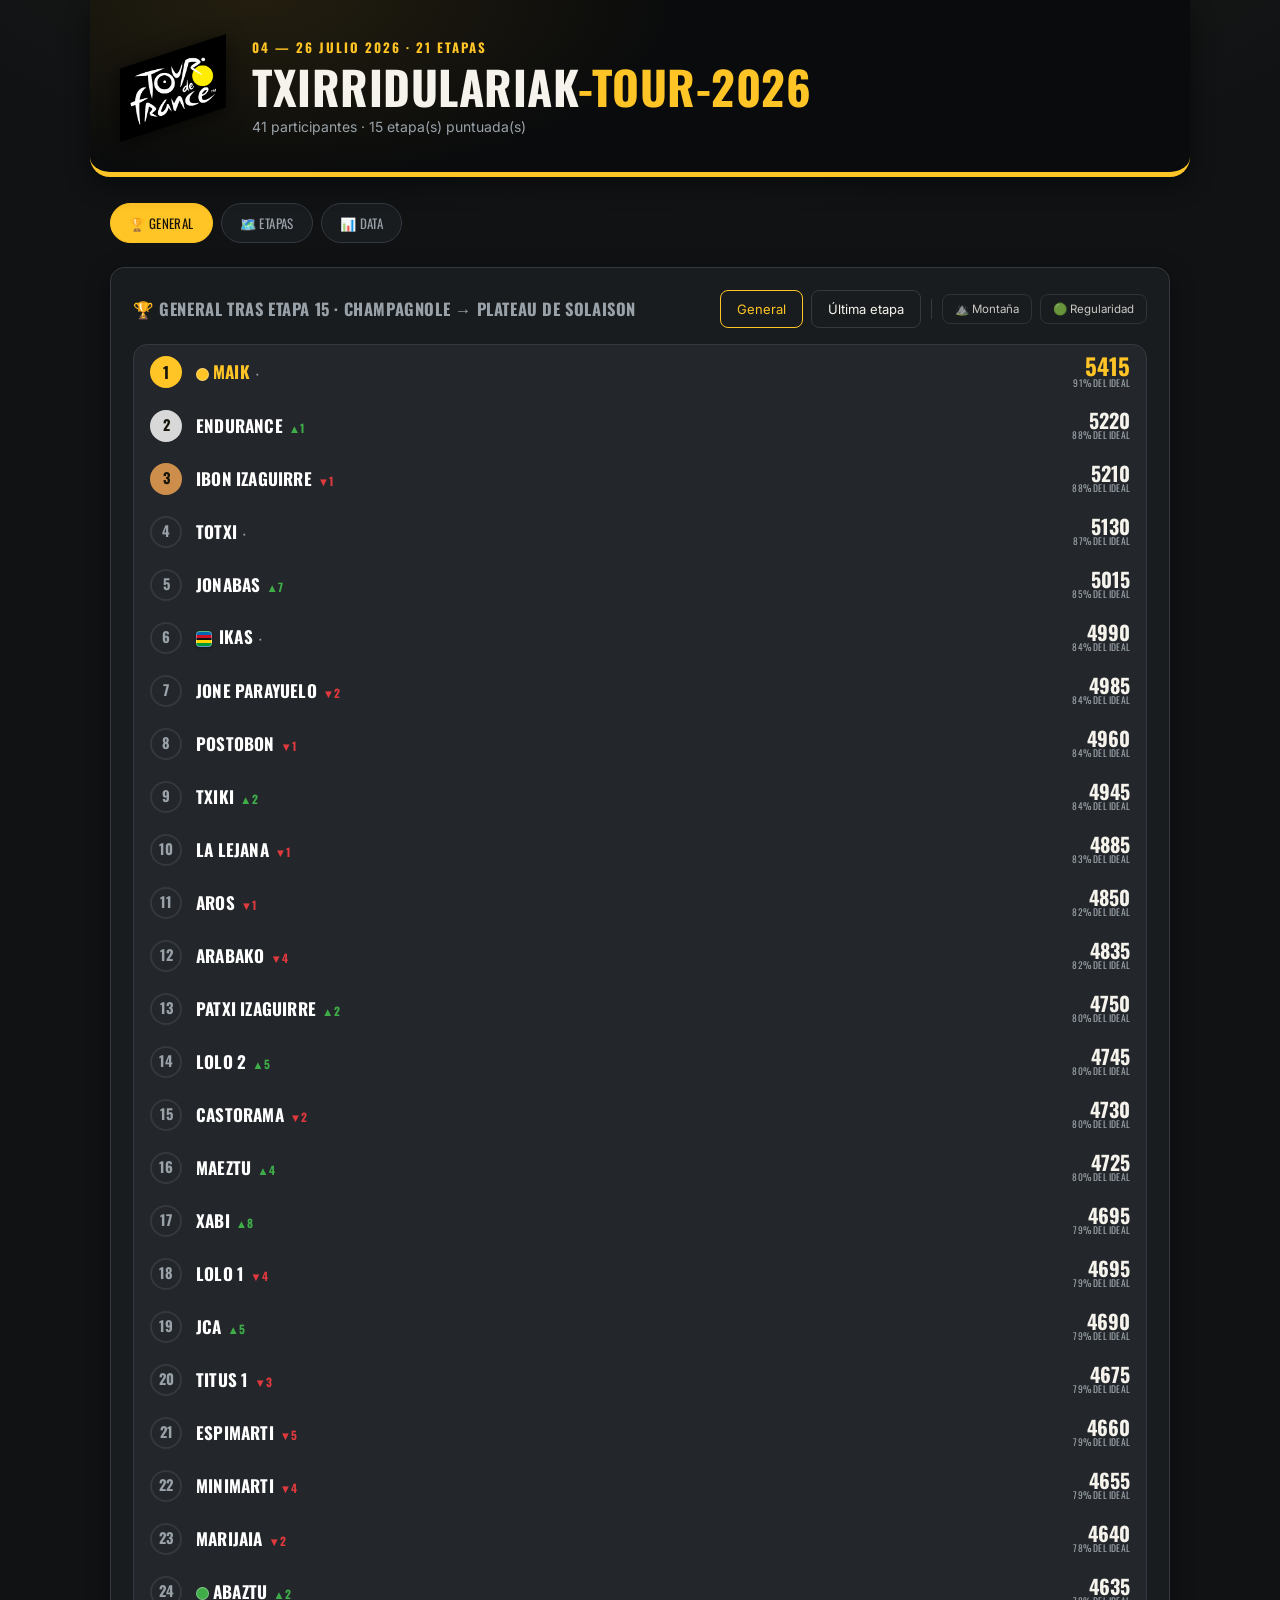
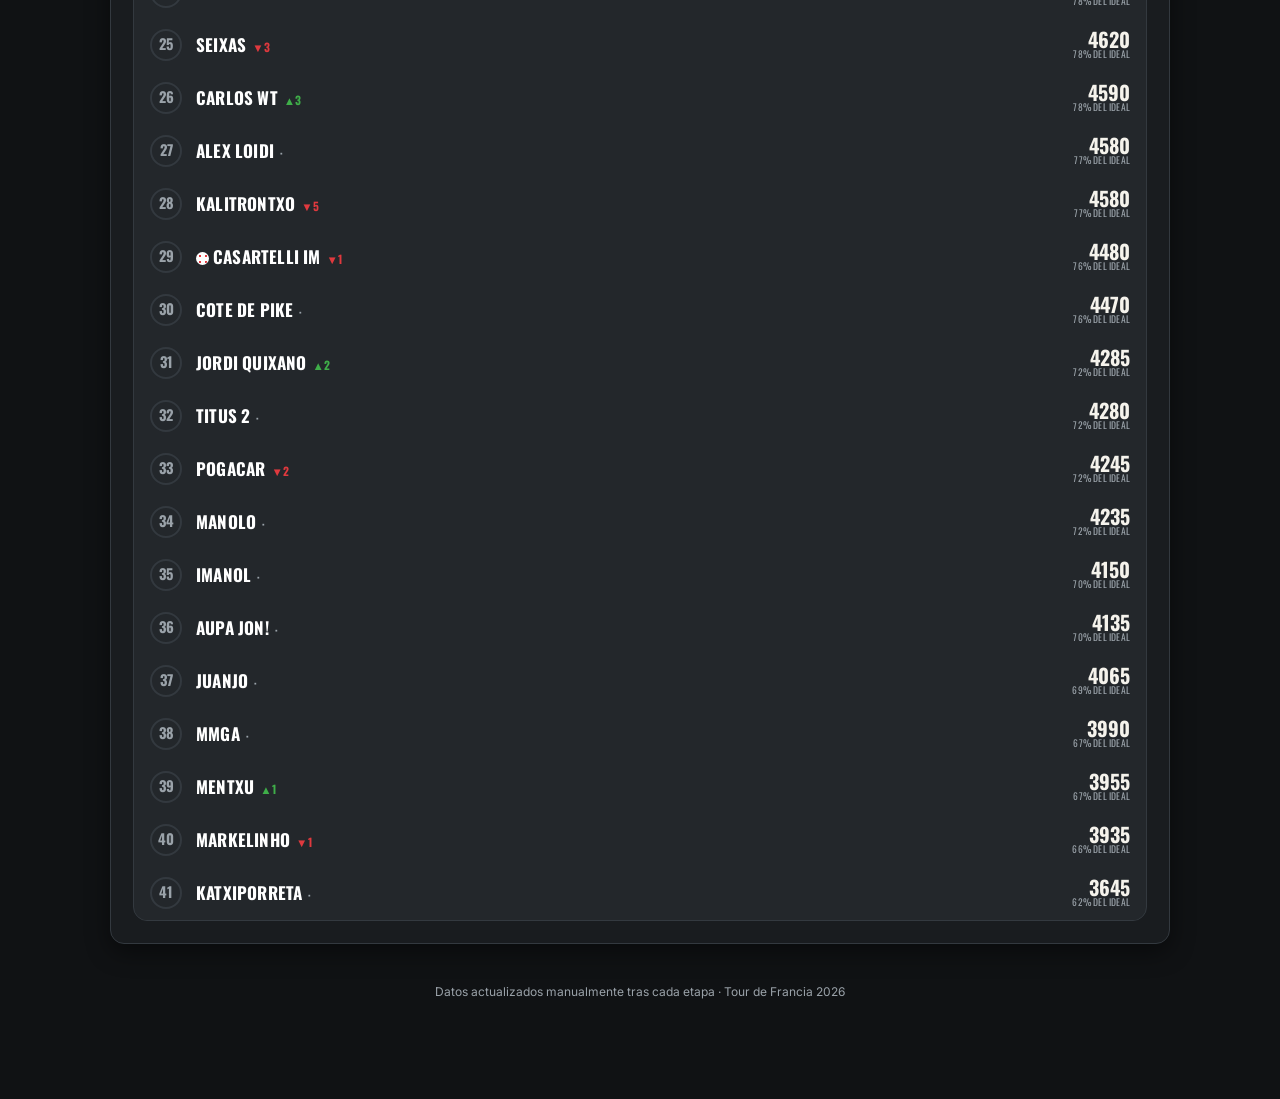
==== commit 30a94fea: "Add files via upload" ====
--- a/index.html
+++ b/index.html
@@ -639,8 +639,36 @@
   pintarVAR();
 }
 
-function filaVarVacia(numero, nombreEtapa){
-  return `<tr><td>${numero}${nombreEtapa ? ' · '+nombreEtapa : ''}</td><td class="mini">—</td><td style="text-align:right">—</td><td style="text-align:right" class="total-puntos"></td></tr>`;
+// Busca a un corredor/equipo en un listado (top10/top5) y devuelve SU POSICIÓN
+// dentro de ese listado además de los puntos que le tocan por estar ahí.
+function posicionYPuntos(lista, nombre, tabla){
+  if(!lista || !lista.length) return null;
+  const objetivo = normaliza(nombre);
+  const idx = lista.findIndex(n => normaliza(n) === objetivo);
+  if(idx === -1 || idx >= tabla.length) return null;
+  return { posicion: idx + 1, puntos: tabla[idx] };
+}
+
+// Desglose de UN corredor en UNA etapa, categoría a categoría, con posición en cada una
+function contribucionesCorredorEtapa(nombre, etapaResultado, tabla){
+  const partes = [];
+  const rE = posicionYPuntos(etapaResultado.etapa, nombre, tabla.etapa); if(rE) partes.push({ icono:'🚴', cat:'Etapa', ...rE });
+  const rG = posicionYPuntos(etapaResultado.general, nombre, tabla.generalDiaria); if(rG) partes.push({ icono:'👑', cat:'General', ...rG });
+  const rP = posicionYPuntos(etapaResultado.puntos, nombre, tabla.regularidadDiaria); if(rP) partes.push({ icono:'🟢', cat:'Regularidad', ...rP });
+  const rM = posicionYPuntos(etapaResultado.montana, nombre, tabla.montanaDiaria); if(rM) partes.push({ icono:'🔴', cat:'Montaña', ...rM });
+  return partes;
+}
+
+// Igual, pero para un equipo (clasificación de equipos + etapa CRE si aplica)
+function contribucionesEquipoEtapa(nombre, etapaResultado, tabla){
+  const partes = [];
+  const rEq = posicionYPuntos(etapaResultado.equipos, nombre, tabla.equiposDiaria); if(rEq) partes.push({ icono:'🚩', cat:'Equipos', ...rEq });
+  const rCRE = posicionYPuntos(etapaResultado.etapaEquipos, nombre, tabla.etapa); if(rCRE) partes.push({ icono:'🚴', cat:'Etapa (CRE)', ...rCRE });
+  return partes;
+}
+
+function formatoPartes(partes){
+  return partes.map(p => `${p.icono} ${p.cat} (${p.posicion}º) +${p.puntos}`).join(' · ');
 }
 
 function pintarVAR(){
@@ -656,32 +684,25 @@
     const nombre = document.getElementById('var-buscar-corredor').value.trim();
     if(!nombre){ cont.innerHTML = '<p class="mini">Escribe el nombre de un corredor.</p>'; return; }
     let acumulado = 0, huboAlguno = false;
-    let html = '<table><thead><tr><th>Etapa</th><th>De dónde salen</th><th style="text-align:right">Pts día</th><th style="text-align:right">Acumulado</th></tr></thead><tbody>';
+    let html = '<table><thead><tr><th>Etapa</th><th>De dónde salen (con su posición)</th><th style="text-align:right">Pts día</th><th style="text-align:right">Acumulado</th></tr></thead><tbody>';
     etapas.forEach(e=>{
-      const partes = [];
-      const pEtapa = puntosDeLista(e.etapa, nombre, tabla.etapa); if(pEtapa) partes.push(`🚴 Etapa +${pEtapa}`);
-      const pGeneral = puntosDeLista(e.general, nombre, tabla.generalDiaria); if(pGeneral) partes.push(`👑 General +${pGeneral}`);
-      const pPuntos = puntosDeLista(e.puntos, nombre, tabla.regularidadDiaria); if(pPuntos) partes.push(`🟢 Regularidad +${pPuntos}`);
-      const pMontana = puntosDeLista(e.montana, nombre, tabla.montanaDiaria); if(pMontana) partes.push(`🔴 Montaña +${pMontana}`);
-      const total = pEtapa + pGeneral + pPuntos + pMontana;
+      const partes = contribucionesCorredorEtapa(nombre, e, tabla);
+      const total = partes.reduce((s,p)=>s+p.puntos, 0);
       if(total>0) huboAlguno = true;
       acumulado += total;
-      html += `<tr><td>${e.numero}${e.nombre ? ' · '+e.nombre : ''}</td><td class="mini">${partes.join(' · ') || '—'}</td><td style="text-align:right">${total || '—'}</td><td style="text-align:right" class="total-puntos">${acumulado}</td></tr>`;
+      html += `<tr><td>${e.numero}${e.nombre ? ' · '+e.nombre : ''}</td><td class="mini">${formatoPartes(partes) || '—'}</td><td style="text-align:right">${total || '—'}</td><td style="text-align:right" class="total-puntos">${acumulado}</td></tr>`;
     });
     if(DATOS.bonusFinal){
       const bf = DATOS.bonusFinal;
-      const pGeneralF = puntosDeLista(bf.general, nombre, tabla.generalFinal);
-      const pPuntosF = puntosDeLista(bf.puntos, nombre, tabla.regularidadFinal);
-      const pMontanaF = puntosDeLista(bf.montana, nombre, tabla.montanaFinal);
-      const totalF = pGeneralF + pPuntosF + pMontanaF;
+      const partesF = [];
+      const rGF = posicionYPuntos(bf.general, nombre, tabla.generalFinal); if(rGF) partesF.push({ icono:'👑', cat:'General final', ...rGF });
+      const rPF = posicionYPuntos(bf.puntos, nombre, tabla.regularidadFinal); if(rPF) partesF.push({ icono:'🟢', cat:'Regularidad final', ...rPF });
+      const rMF = posicionYPuntos(bf.montana, nombre, tabla.montanaFinal); if(rMF) partesF.push({ icono:'🔴', cat:'Montaña final', ...rMF });
+      const totalF = partesF.reduce((s,p)=>s+p.puntos, 0);
       if(totalF > 0){
         huboAlguno = true;
         acumulado += totalF;
-        const partesF = [];
-        if(pGeneralF) partesF.push(`👑 General final +${pGeneralF}`);
-        if(pPuntosF) partesF.push(`🟢 Regularidad final +${pPuntosF}`);
-        if(pMontanaF) partesF.push(`🔴 Montaña final +${pMontanaF}`);
-        html += `<tr class="fila-lider"><td><strong>Bonus final</strong></td><td class="mini">${partesF.join(' · ')}</td><td style="text-align:right">${totalF}</td><td style="text-align:right" class="total-puntos">${acumulado}</td></tr>`;
+        html += `<tr class="fila-lider"><td><strong>Bonus final</strong></td><td class="mini">${formatoPartes(partesF)}</td><td style="text-align:right">${totalF}</td><td style="text-align:right" class="total-puntos">${acumulado}</td></tr>`;
       }
     }
     html += '</tbody></table>';
@@ -692,22 +713,20 @@
     const nombre = document.getElementById('var-buscar-equipo').value.trim();
     if(!nombre){ cont.innerHTML = '<p class="mini">Escribe el nombre de un equipo.</p>'; return; }
     let acumulado = 0, huboAlguno = false;
-    let html = '<table><thead><tr><th>Etapa</th><th>De dónde salen</th><th style="text-align:right">Pts día</th><th style="text-align:right">Acumulado</th></tr></thead><tbody>';
+    let html = '<table><thead><tr><th>Etapa</th><th>De dónde salen (con su posición)</th><th style="text-align:right">Pts día</th><th style="text-align:right">Acumulado</th></tr></thead><tbody>';
     etapas.forEach(e=>{
-      const partes = [];
-      const pEquipo = puntosDeLista(e.equipos, nombre, tabla.equiposDiaria); if(pEquipo) partes.push(`🚩 Equipos +${pEquipo}`);
-      const pEtapaEquipo = puntosDeLista(e.etapaEquipos, nombre, tabla.etapa); if(pEtapaEquipo) partes.push(`🚴 Etapa (CRE) +${pEtapaEquipo}`);
-      const total = pEquipo + pEtapaEquipo;
+      const partes = contribucionesEquipoEtapa(nombre, e, tabla);
+      const total = partes.reduce((s,p)=>s+p.puntos, 0);
       if(total>0) huboAlguno = true;
       acumulado += total;
-      html += `<tr><td>${e.numero}${e.nombre ? ' · '+e.nombre : ''}</td><td class="mini">${partes.join(' · ') || '—'}</td><td style="text-align:right">${total || '—'}</td><td style="text-align:right" class="total-puntos">${acumulado}</td></tr>`;
+      html += `<tr><td>${e.numero}${e.nombre ? ' · '+e.nombre : ''}</td><td class="mini">${formatoPartes(partes) || '—'}</td><td style="text-align:right">${total || '—'}</td><td style="text-align:right" class="total-puntos">${acumulado}</td></tr>`;
     });
     if(DATOS.bonusFinal){
-      const pEquipoF = puntosDeLista(DATOS.bonusFinal.equipos, nombre, tabla.equiposFinal);
-      if(pEquipoF > 0){
+      const rEqF = posicionYPuntos(DATOS.bonusFinal.equipos, nombre, tabla.equiposFinal);
+      if(rEqF){
         huboAlguno = true;
-        acumulado += pEquipoF;
-        html += `<tr class="fila-lider"><td><strong>Bonus final</strong></td><td class="mini">🚩 Equipos final +${pEquipoF}</td><td style="text-align:right">${pEquipoF}</td><td style="text-align:right" class="total-puntos">${acumulado}</td></tr>`;
+        acumulado += rEqF.puntos;
+        html += `<tr class="fila-lider"><td><strong>Bonus final</strong></td><td class="mini">🚩 Equipos final (${rEqF.posicion}º) +${rEqF.puntos}</td><td style="text-align:right">${rEqF.puntos}</td><td style="text-align:right" class="total-puntos">${acumulado}</td></tr>`;
       }
     }
     html += '</tbody></table>';
@@ -719,20 +738,54 @@
     const participante = DATOS.participantes.find(p=>p.id===id);
     if(!participante){ cont.innerHTML = '<p class="mini">Elige un participante.</p>'; return; }
     let acumulado = 0;
-    let html = '<table><thead><tr><th>Etapa</th><th>De dónde salen</th><th style="text-align:right">Pts día</th><th style="text-align:right">Acumulado</th></tr></thead><tbody>';
+    let html = '<table><thead><tr><th>Etapa</th><th>De dónde salen — corredor a corredor, categoría a categoría</th><th style="text-align:right">Pts día</th><th style="text-align:right">Acumulado</th></tr></thead><tbody>';
     etapas.forEach(e=>{
-      const contribuciones = detalleContribucionEtapa(participante, e, tabla).filter(d=>d.puntos>0);
-      const total = contribuciones.reduce((s,d)=>s+d.puntos,0);
+      const bloques = [];
+      let total = 0;
+      (participante.corredores || []).forEach(corredor=>{
+        const partes = contribucionesCorredorEtapa(corredor, e, tabla);
+        if(partes.length){
+          const subtotal = partes.reduce((s,p)=>s+p.puntos, 0);
+          total += subtotal;
+          bloques.push(`<div style="margin-bottom:4px;"><strong>🚴 ${corredor}</strong>: ${formatoPartes(partes)} <span class="mini">(=${subtotal})</span></div>`);
+        }
+      });
+      (participante.equipos || []).forEach(equipo=>{
+        const partes = contribucionesEquipoEtapa(equipo, e, tabla);
+        if(partes.length){
+          const subtotal = partes.reduce((s,p)=>s+p.puntos, 0);
+          total += subtotal;
+          bloques.push(`<div style="margin-bottom:4px;"><strong>🚩 ${equipo}</strong>: ${formatoPartes(partes)} <span class="mini">(=${subtotal})</span></div>`);
+        }
+      });
       acumulado += total;
-      const partes = contribuciones.map(d=>`${d.tipo==='equipo' ? '🚩' : '🚴'} ${d.nombre} +${d.puntos}`);
-      html += `<tr><td>${e.numero}${e.nombre ? ' · '+e.nombre : ''}</td><td class="mini">${partes.join(' · ') || '—'}</td><td style="text-align:right">${total || '—'}</td><td style="text-align:right" class="total-puntos">${acumulado}</td></tr>`;
+      html += `<tr><td>${e.numero}${e.nombre ? ' · '+e.nombre : ''}</td><td class="mini">${bloques.join('') || '—'}</td><td style="text-align:right">${total || '—'}</td><td style="text-align:right" class="total-puntos">${acumulado}</td></tr>`;
     });
     if(DATOS.bonusFinal){
-      const { total: totalF, detalle: detalleF } = puntosBonusFinal(participante, DATOS.bonusFinal, tabla);
+      const bf = DATOS.bonusFinal;
+      const bloquesF = [];
+      let totalF = 0;
+      (participante.corredores || []).forEach(corredor=>{
+        const partesF = [];
+        const rGF = posicionYPuntos(bf.general, corredor, tabla.generalFinal); if(rGF) partesF.push({ icono:'👑', cat:'General final', ...rGF });
+        const rPF = posicionYPuntos(bf.puntos, corredor, tabla.regularidadFinal); if(rPF) partesF.push({ icono:'🟢', cat:'Regularidad final', ...rPF });
+        const rMF = posicionYPuntos(bf.montana, corredor, tabla.montanaFinal); if(rMF) partesF.push({ icono:'🔴', cat:'Montaña final', ...rMF });
+        if(partesF.length){
+          const subtotal = partesF.reduce((s,p)=>s+p.puntos,0);
+          totalF += subtotal;
+          bloquesF.push(`<div style="margin-bottom:4px;"><strong>🚴 ${corredor}</strong>: ${formatoPartes(partesF)} <span class="mini">(=${subtotal})</span></div>`);
+        }
+      });
+      (participante.equipos || []).forEach(equipo=>{
+        const rEqF = posicionYPuntos(bf.equipos, equipo, tabla.equiposFinal);
+        if(rEqF){
+          totalF += rEqF.puntos;
+          bloquesF.push(`<div style="margin-bottom:4px;"><strong>🚩 ${equipo}</strong>: 🚩 Equipos final (${rEqF.posicion}º) +${rEqF.puntos}</div>`);
+        }
+      });
       if(totalF > 0){
         acumulado += totalF;
-        const partesF = detalleF.map(d=>`${d.tipo.includes('equipo') ? '🚩' : '🚴'} ${d.nombre} +${d.puntos}`);
-        html += `<tr class="fila-lider"><td><strong>Bonus final</strong></td><td class="mini">${partesF.join(' · ')}</td><td style="text-align:right">${totalF}</td><td style="text-align:right" class="total-puntos">${acumulado}</td></tr>`;
+        html += `<tr class="fila-lider"><td><strong>Bonus final</strong></td><td class="mini">${bloquesF.join('')}</td><td style="text-align:right">${totalF}</td><td style="text-align:right" class="total-puntos">${acumulado}</td></tr>`;
       }
     }
     html += '</tbody></table>';
@@ -1131,6 +1184,12 @@
   let circulos = historial.map((h,i)=>
     `<circle cx="${x(i)}" cy="${y(h.posicion)}" r="3.5" fill="var(--amarillo)"><title>Etapa ${h.numero}: ${h.posicion}º</title></circle>`
   ).join('');
+  // Etiqueta con la posición exacta, visible siempre (no solo al pasar el ratón)
+  let etiquetasPos = historial.map((h,i)=>{
+    const cerca_arriba = y(h.posicion) < margen + 16;
+    const yEtiqueta = cerca_arriba ? y(h.posicion) + 13 : y(h.posicion) - 7;
+    return `<text x="${x(i)}" y="${yEtiqueta}" font-size="9" font-weight="700" fill="var(--amarillo)" text-anchor="middle">${h.posicion}º</text>`;
+  }).join('');
   let etiquetasX = historial.map((h,i)=> i%2===0 || n<=10 ? `<text x="${x(i)}" y="${alto-6}" font-size="9" fill="#9aa2a9" text-anchor="middle">${h.numero}</text>` : '').join('');
 
   return `<svg viewBox="0 0 ${ancho} ${alto}" style="width:100%; height:auto; background:var(--asfalto-3); border-radius:10px;">
@@ -1140,6 +1199,7 @@
     <text x="${margen-6}" y="${y(totalParticipantes)+3}" font-size="9" fill="#9aa2a9" text-anchor="end">${totalParticipantes}º</text>
     <polyline points="${puntos}" fill="none" stroke="var(--amarillo)" stroke-width="2"/>
     ${circulos}
+    ${etiquetasPos}
     ${etiquetasX}
   </svg>`;
 }
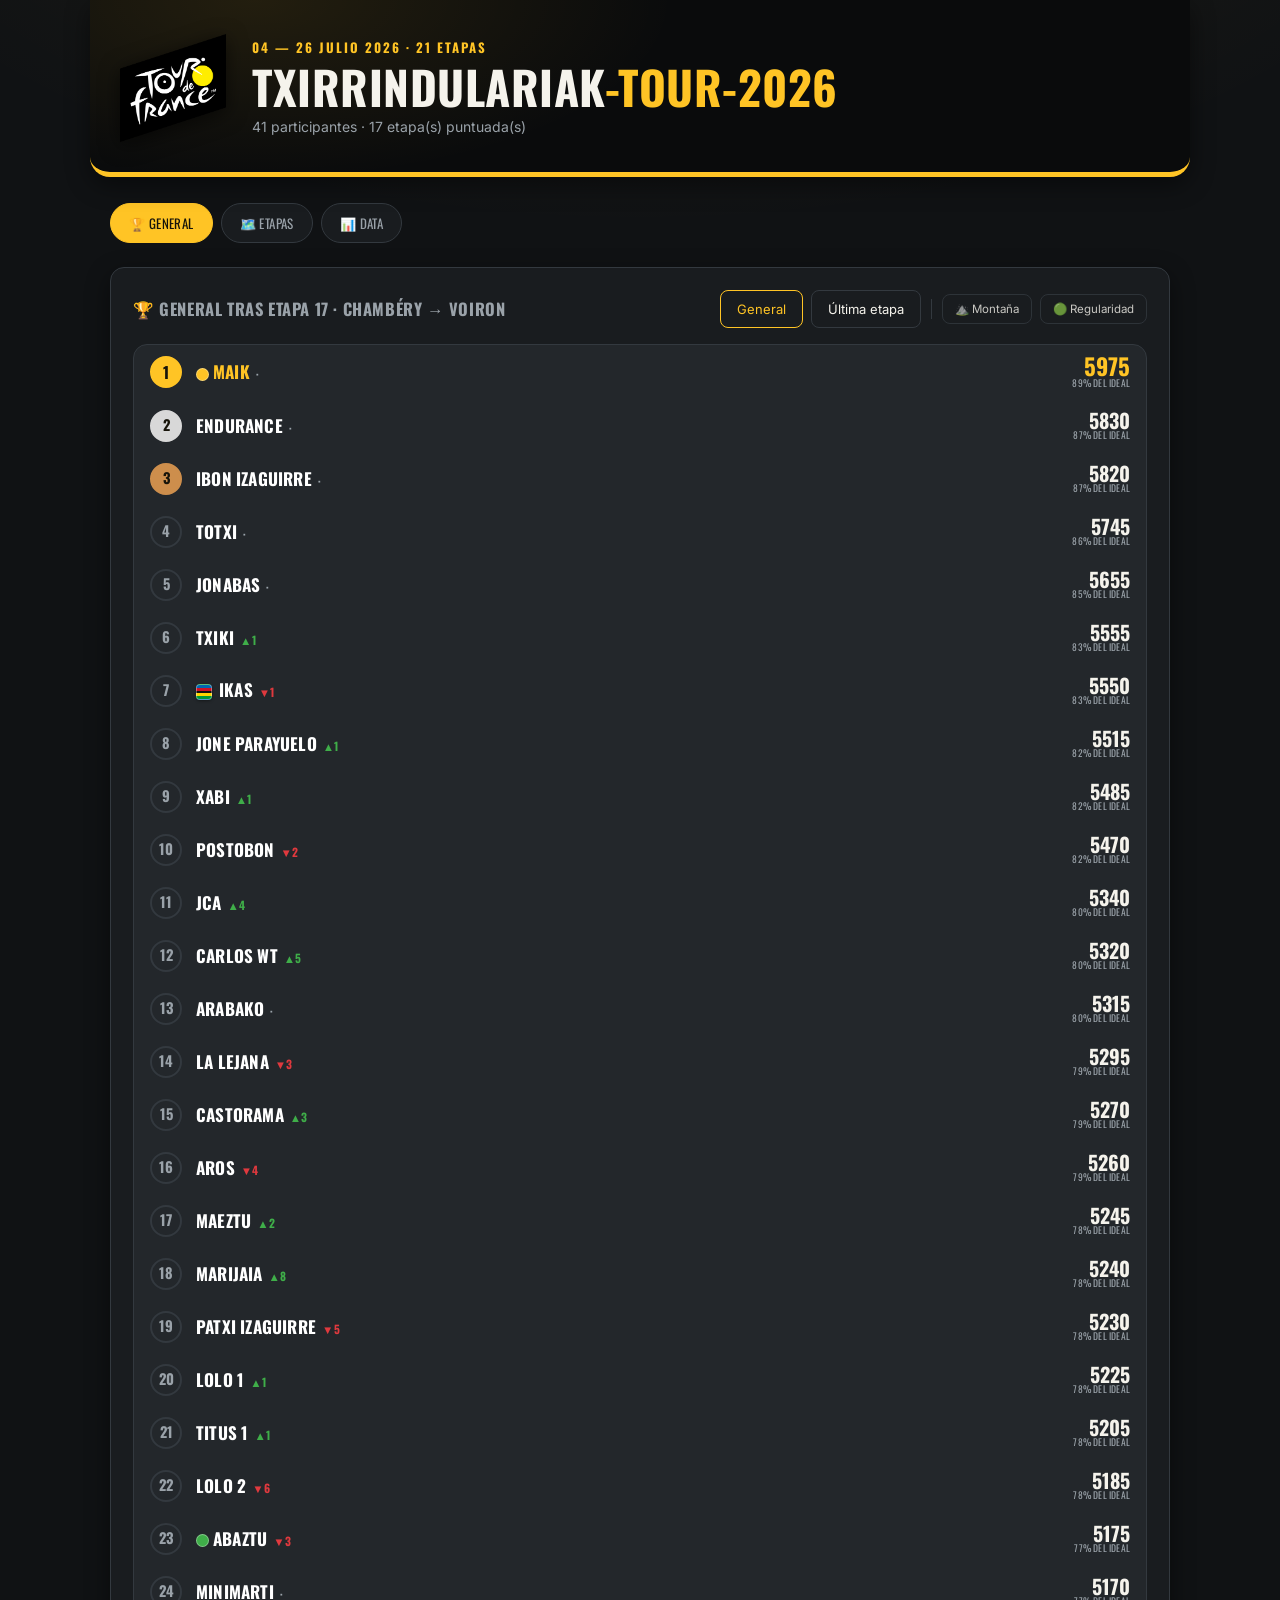
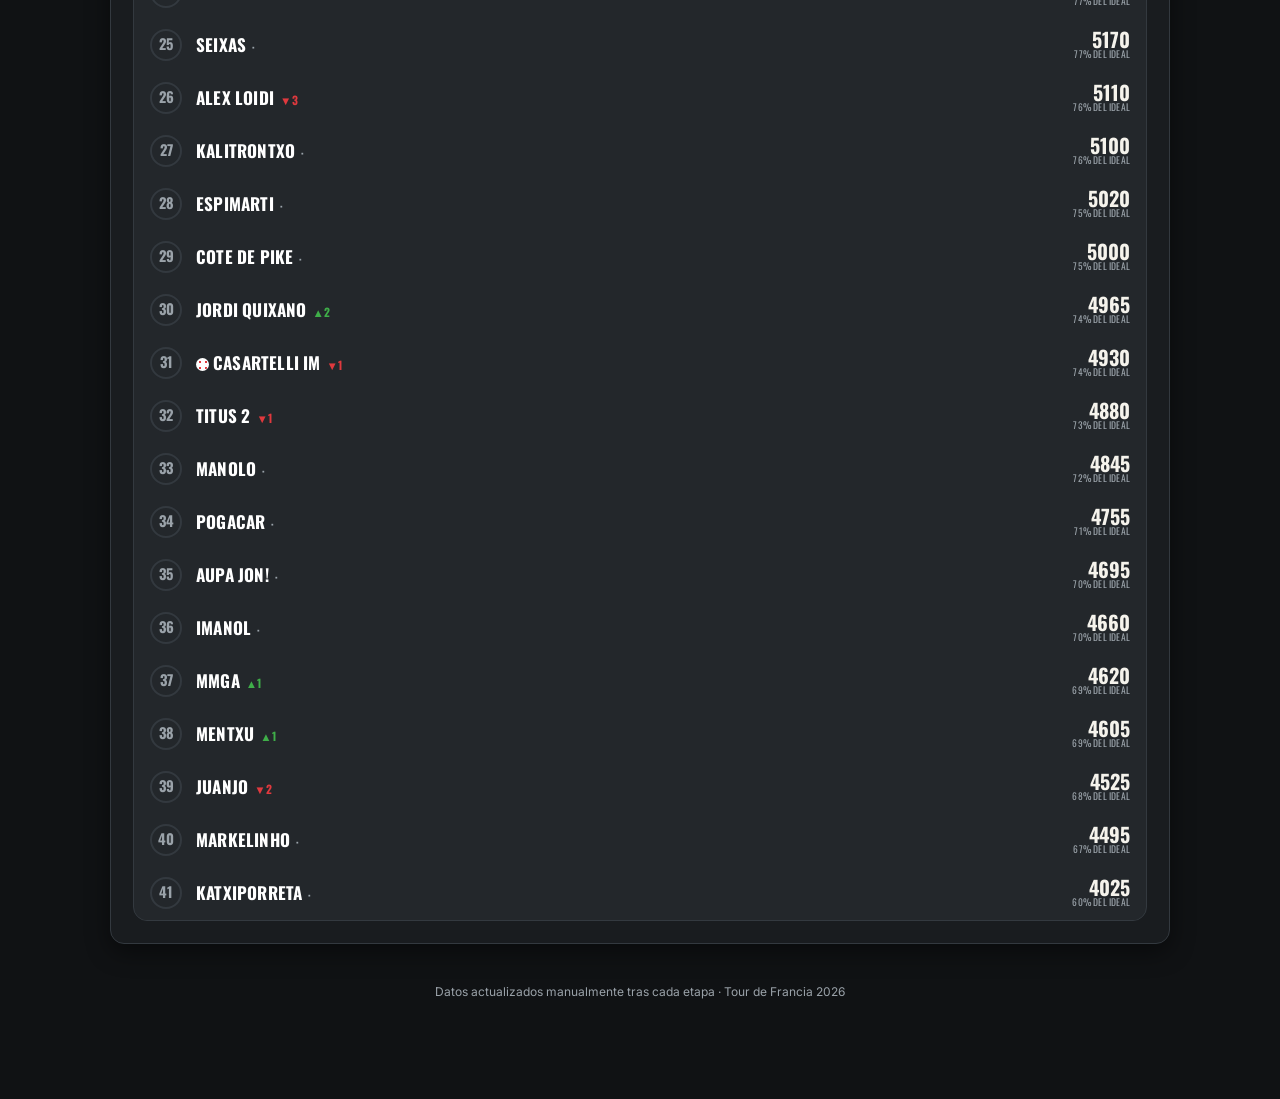
==== commit fac5e2c2: "Add files via upload" ====
--- a/index.html
+++ b/index.html
@@ -14,7 +14,7 @@
     <img class="logo" src="assets/tour-logo.png" alt="Tour de France">
     <div class="hero-texto">
       <div class="fechas-tour">04 — 26 julio 2026 · 21 etapas</div>
-      <h1 class="titulo-app">TXIRRIDULARIAK<span>-TOUR-2026</span></h1>
+      <h1 class="titulo-app">TXIRRINDULARIAK<span>-TOUR-2026</span></h1>
       <div class="subtitulo" id="subtitulo-estado">Cargando datos...</div>
     </div>
   </div>
